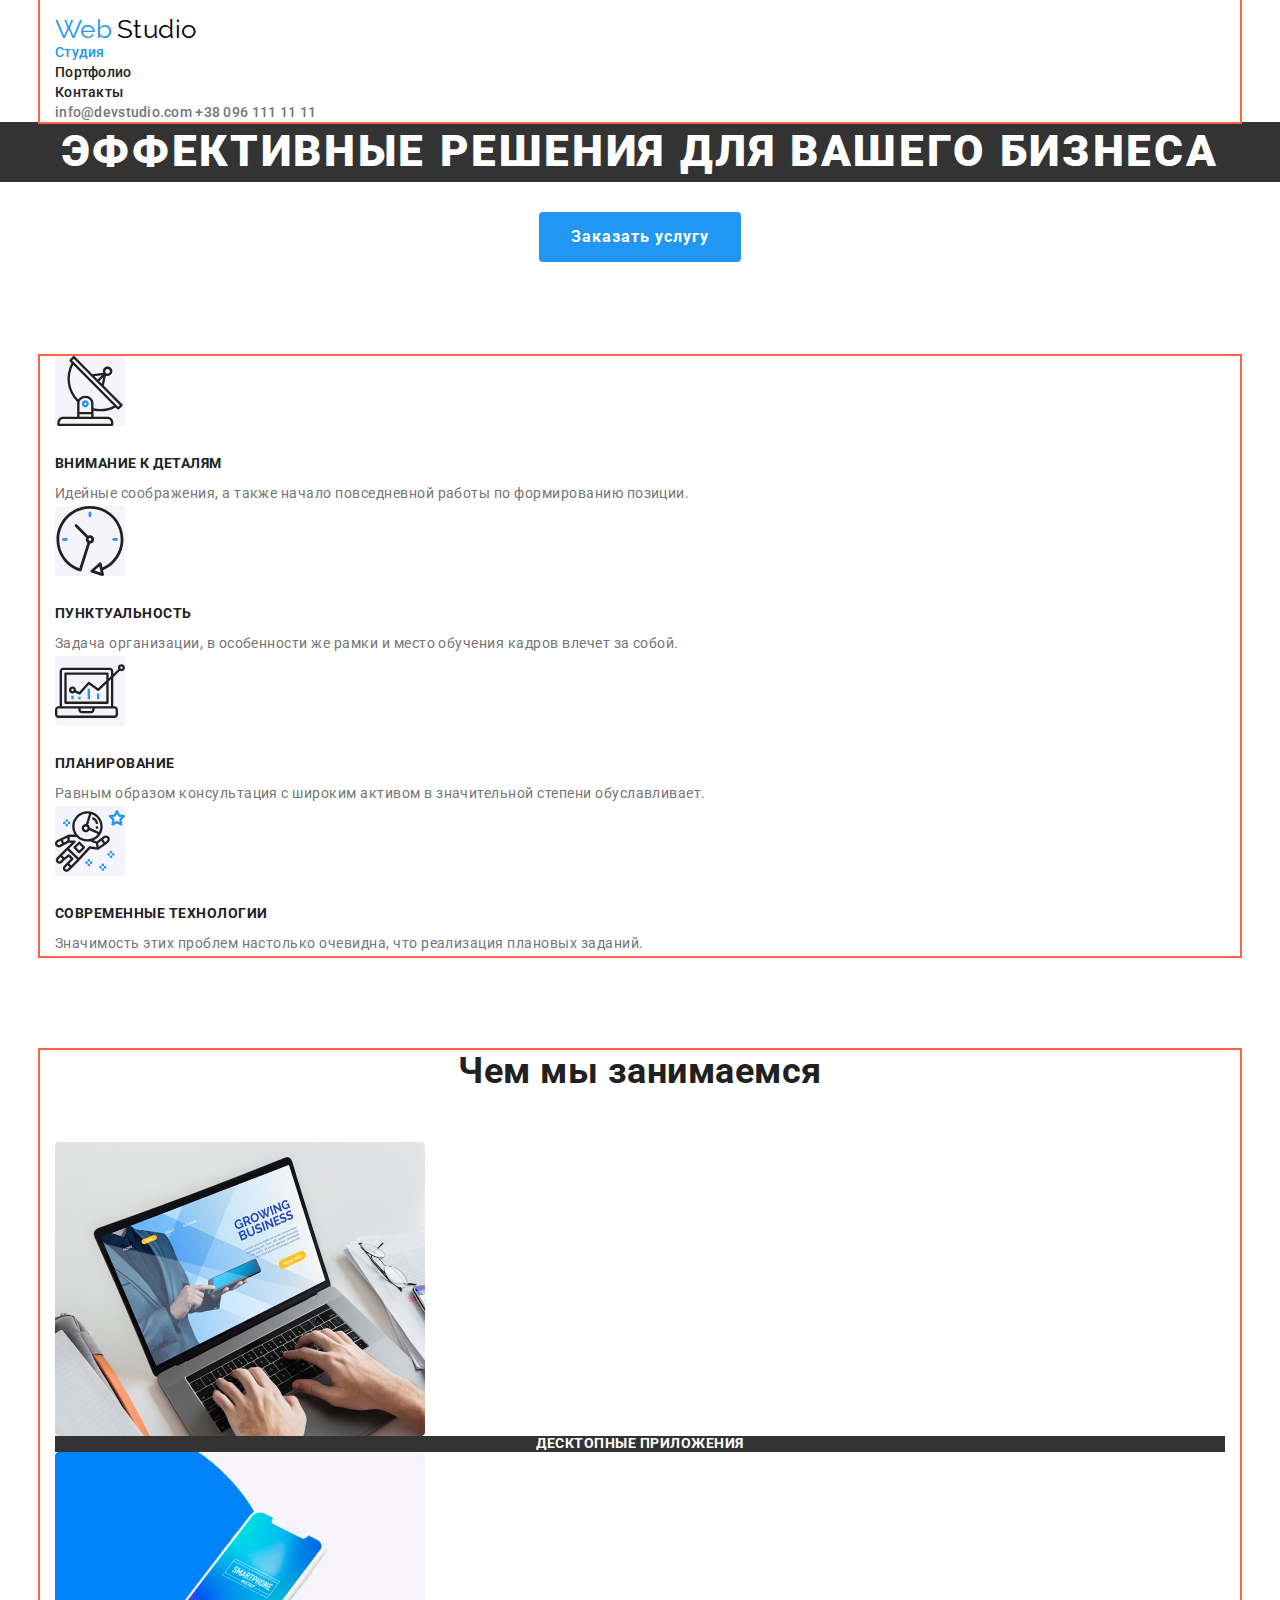
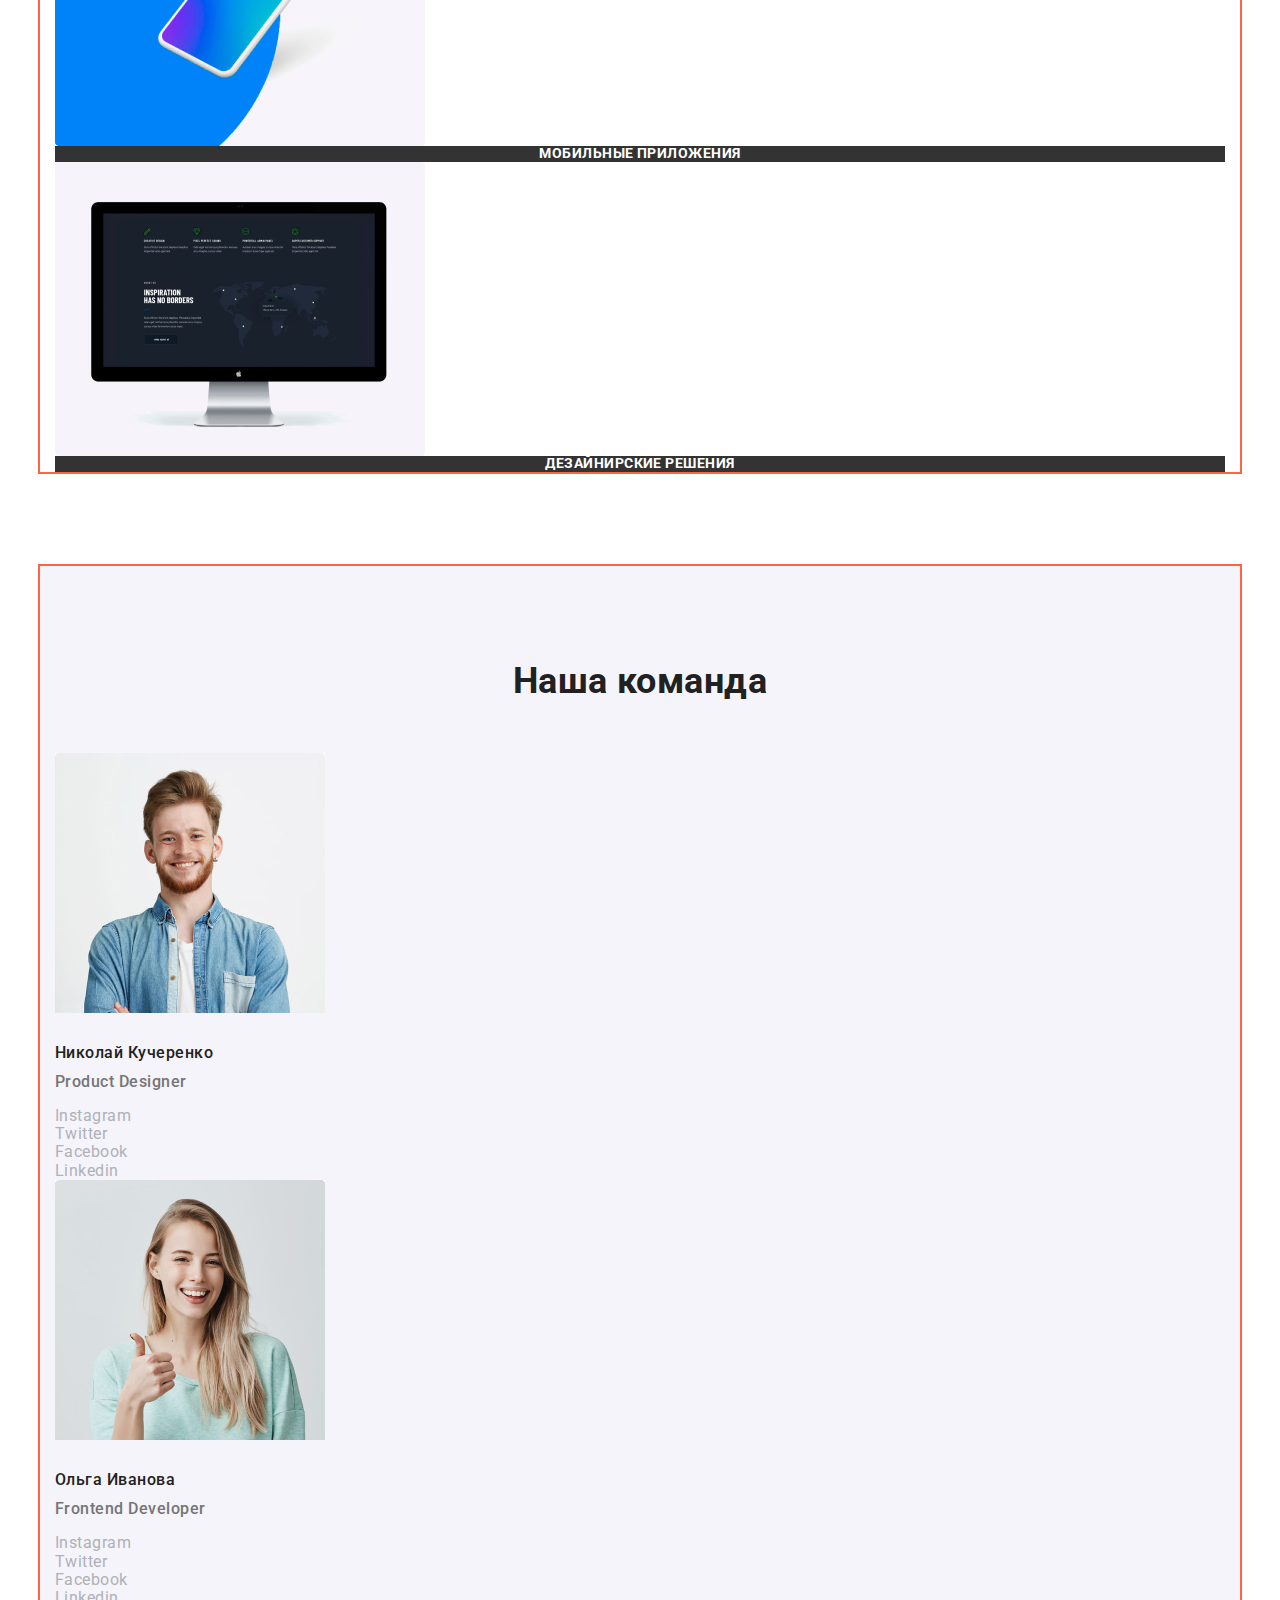
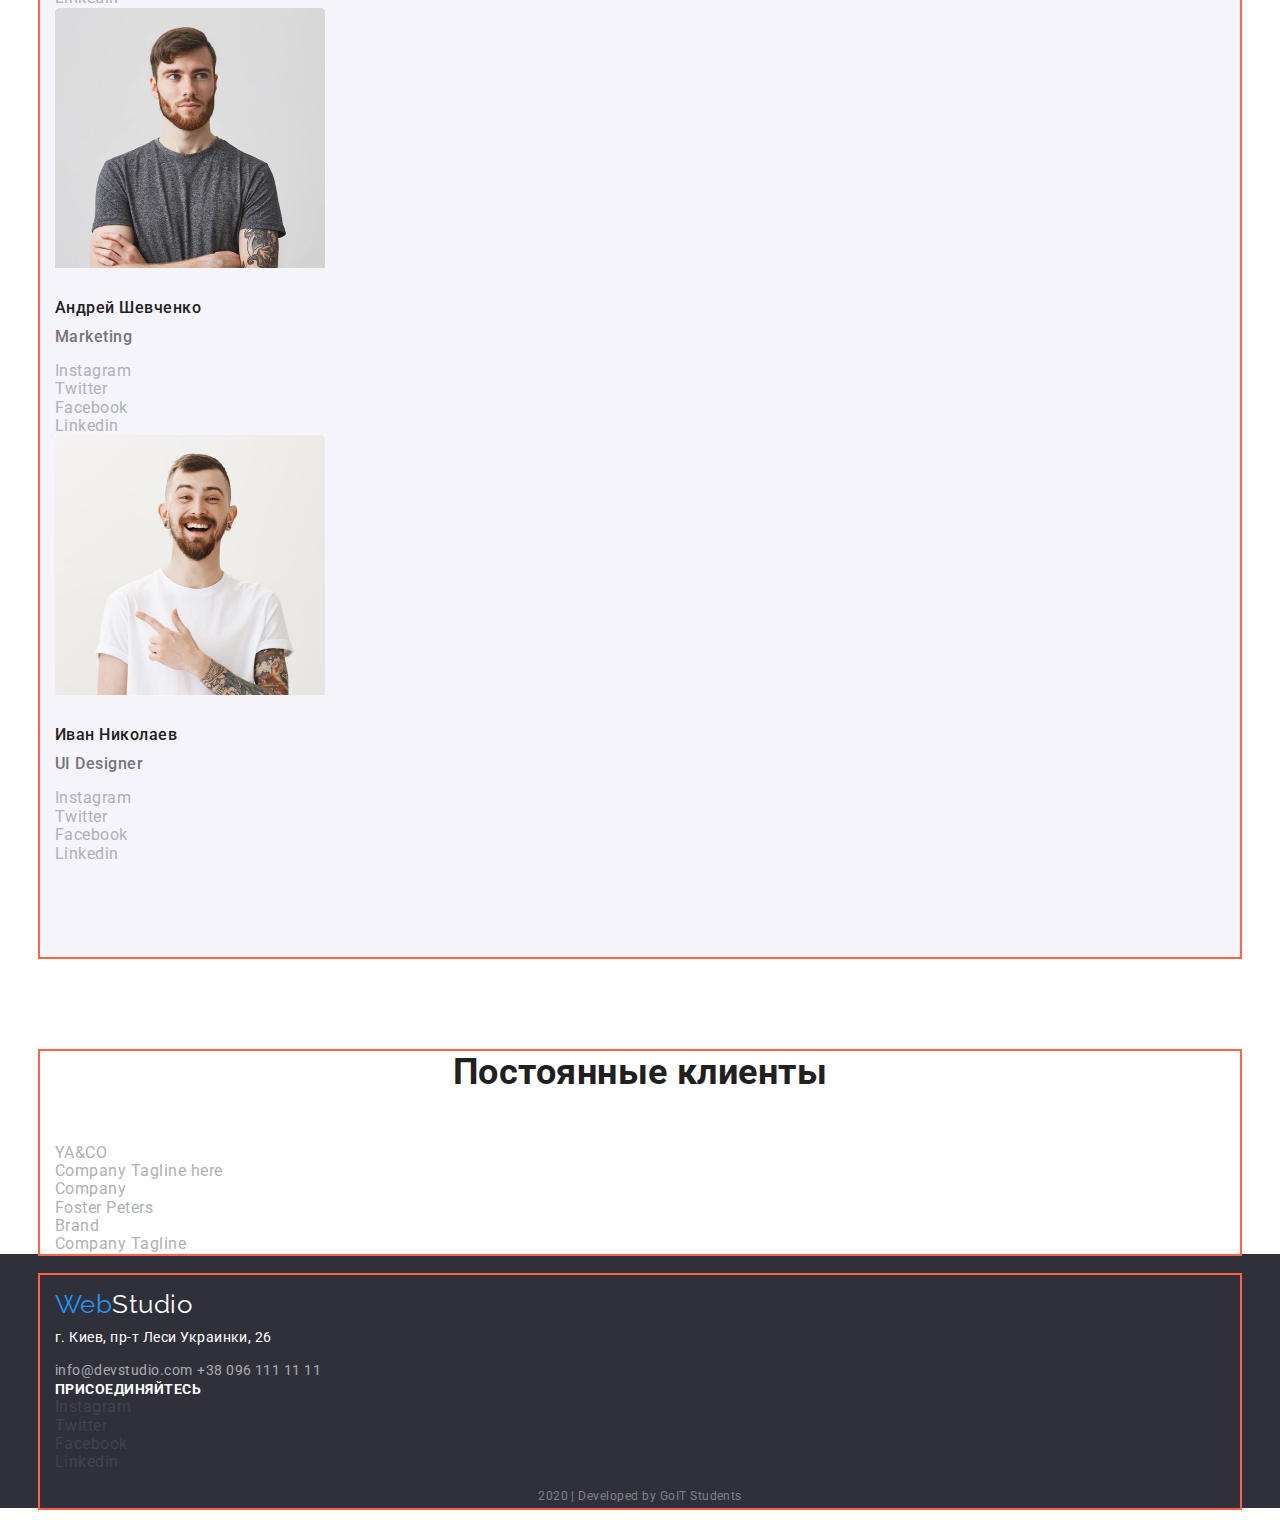
==== index.html @ ea5c7dde "подравнял футтер" ====
<!DOCTYPE html>
<html lang="ru">
  <head>
    <meta charset="UTF-8" />
    <meta name="viewport" content="width=device-width, initial-scale=1.0" />
    <title>Web Studio v.1</title>
    <link
      rel="stylesheet"
      href="https://cdnjs.cloudflare.com/ajax/libs/modern-normalize/0.6.0/modern-normalize.min.css"
    />
    <link
      href="https://fonts.googleapis.com/css2?family=Raleway:wght@700&family=Roboto:wght@400;500;700;900&display=swap"
      rel="stylesheet"
    />
    <link rel="stylesheet" href="./css/styles.css" />
  </head>
  <body>
    <!--Шапка-->
    <header class="head-container">
      <!--Навигация-->

      <nav>
        <!--Лого-->
        <a href="/"
          ><span class="logo-primary">Web</span>
          <span class="logo-secondary">Studio</span></a
        >

        <!--Список страниц-->
        <div>
          <ul class="site-nav">
            <li><a href="/" class="link current">Студия</a></li>
            <li><a href="./portfolio.html" class="link">Портфолио</a></li>
            <li><a href="/" class="link">Контакты</a></li>
          </ul>
        </div>
      </nav>

      <!--Список контактов-->
      <div>
        <address class="site-nav">
          <a href="mailto:info@devstudio.com" class="link">
            info@devstudio.com
          </a>

          <a href="tel:380961111111" class="link">
            +38 096 111 11 11
          </a>
        </address>
      </div>
    </header>

    <!--Основной контент-->
    <main>
      <!--Сецкция ГЕРОЙ-->
      <section class="hero">
        <h1 class="hero-title">
          Эффективные решения для вашего бизнеса
        </h1>

        <a href="/" class="button-secondary">Заказать услугу </a>
      </section>

      <!--Сецкция ФИТЧИ-->
      <section class="container section-box">
        <ul class="list">
          <!--Внимание к деталям-->
          <li>
            <img
              src="./images/feature/antenna_1.svg"
              alt="АНТЕНА"
              class="features-img"
              width="70"
              height="70"
            />
            <h3 class="features-title">ВНИМАНИЕ К ДЕТАЛЯМ</h3>
            <p class="features-text">
              Идейные соображения, а также начало повседневной работы по
              формированию позиции.
            </p>
          </li>

          <!--Пунктуальность-->
          <li>
            <img
              src="./images/feature/clock_1.svg"
              class="features-img"
              alt="ЧАСЫ"
              width="70"
              height="70"
            />
            <h3 class="features-title">ПУНКТУАЛЬНОСТЬ</h3>
            <p class="features-text">
              Задача организации, в особенности же рамки и место обучения кадров
              влечет за собой.
            </p>
          </li>

          <!--Планирование-->
          <li>
            <img
              src="./images/feature/diagram_1.svg"
              class="features-img"
              alt="ДИАГРАММА"
              width="70"
              height="70"
            />
            <h3 class="features-title">ПЛАНИРОВАНИЕ</h3>
            <p class="features-text">
              Равным образом консультация с широким активом в значительной
              степени обуславливает.
            </p>
          </li>

          <!--Современные технологии-->
          <li>
            <img
              src="./images/feature/astronaut_1.svg"
              class="features-img"
              alt="Астронавт"
              width="70"
              height="70"
            />
            <h3 class="features-title">СОВРЕМЕННЫЕ ТЕХНОЛОГИИ</h3>
            <p class="features-text">
              Значимость этих проблем настолько очевидна, что реализация
              плановых заданий.
            </p>
          </li>
        </ul>
      </section>

      <!--Сецкция Чем мы занимаемся-->
      <section class="container section-box">
        <h2 class="wawd-title">Чем мы занимаемся</h2>
        <ul class="list">
          <!--ДЕСКТОПНЫЕ ПРИЛОЖЕНИЯ-->
          <li>
            <img
              src="./images/what_are_we_doing/laptop.jpg"
              alt="Ноутбук"
              width="370"
              class="wawd-img"
            />
            <h3 class="wawd-item">ДЕСКТОПНЫЕ ПРИЛОЖЕНИЯ</h3>
          </li>

          <!--МОБИЛЬНЫЕ ПРИЛОЖЕНИЯ-->
          <li>
            <img
              src="./images/what_are_we_doing/smartphone.jpg"
              alt="Смартфон"
              width="370"
              class="wawd-img"
            />
            <h3 class="wawd-item">МОБИЛЬНЫЕ ПРИЛОЖЕНИЯ</h3>
          </li>

          <!--ДЕЗАЙНИРСКИЕ РЕШЕНИЯ-->
          <li>
            <img
              src="./images/what_are_we_doing/screen.jpg"
              alt="Монитор"
              width="370"
              class="wawd-img"
            />
            <h3 class="wawd-item">ДЕЗАЙНИРСКИЕ РЕШЕНИЯ</h3>
          </li>
        </ul>
      </section>

      <!--Сецкция Наша команда-->
      <section class="team-box container">
        <h2 class="team-title">Наша команда</h2>
        <ul class="list team-list">
          <!--Product Designer-->
          <li>
            <img
              src="./images/team/img.jpg"
              alt="Photo Product Designer"
              width="270"
              class="workers-photo"
            />
            <h3 class="member-title">Николай Кучеренко</h3>
            <p class="postposition" lang="en">Product Designer</p>
            <ul class="list">
              <li>
                <a
                  href="https://www.instagram.com/?hl=ru"
                  class="socialnet-link"
                  >Instagram</a
                >
              </li>
              <li>
                <a href="https://twitter.com/explore" class="socialnet-link"
                  >Twitter</a
                >
              </li>
              <li>
                <a href="https://uk-ua.facebook.com/" class="socialnet-link"
                  >Facebook</a
                >
              </li>
              <li>
                <a href="https://ua.linkedin.com/" class="socialnet-link"
                  >Linkedin</a
                >
              </li>
            </ul>
          </li>

          <!--Frontend Developer-->
          <li>
            <img
              src="./images/team/img_(1).jpg"
              alt="Photo Frontend Developer"
              width="270"
              class="workers-photo"
            />
            <h3 class="member-title">Ольга Иванова</h3>
            <p class="postposition" lang="en">Frontend Developer</p>
            <ul class="list">
              <li>
                <a
                  href="https://www.instagram.com/?hl=ru"
                  class="socialnet-link"
                  >Instagram
                </a>
              </li>
              <li>
                <a href="https://twitter.com/explore" class="socialnet-link"
                  >Twitter
                </a>
              </li>
              <li>
                <a href="https://uk-ua.facebook.com/" class="socialnet-link"
                  >Facebook
                </a>
              </li>
              <li>
                <a href="https://ua.linkedin.com/" class="socialnet-link"
                  >Linkedin
                </a>
              </li>
            </ul>
          </li>

          <!--Marketing-->
          <li>
            <img
              src="./images/team/img_(2).jpg"
              alt="Photo Marketing"
              width="270"
              class="workers-photo"
            />
            <h3 class="member-title">Андрей Шевченко</h3>
            <p class="postposition" lang="en">Marketing</p>
            <ul class="list">
              <li>
                <a
                  href="https://www.instagram.com/?hl=ru"
                  class="socialnet-link"
                  >Instagram
                </a>
              </li>
              <li>
                <a href="https://twitter.com/explore" class="socialnet-link"
                  >Twitter
                </a>
              </li>
              <li>
                <a href="https://uk-ua.facebook.com/" class="socialnet-link"
                  >Facebook
                </a>
              </li>
              <li>
                <a href="https://ua.linkedin.com/" class="socialnet-link"
                  >Linkedin
                </a>
              </li>
            </ul>
          </li>

          <!--UI Designer-->
          <li>
            <img
              src="./images/team/img_(3).jpg"
              alt="Photo UI Designer"
              width="270"
              class="workers-photo"
            />
            <h3 class="member-title">Иван Николаев</h3>
            <p class="postposition" lang="en">UI Designer</p>
            <ul class="list">
              <li>
                <a
                  href="https://www.instagram.com/?hl=ru"
                  class="socialnet-link"
                  >Instagram
                </a>
              </li>
              <li>
                <a href="https://twitter.com/explore" class="socialnet-link"
                  >Twitter
                </a>
              </li>
              <li>
                <a href="https://uk-ua.facebook.com/" class="socialnet-link"
                  >Facebook
                </a>
              </li>
              <li>
                <a href="https://ua.linkedin.com/" class="socialnet-link"
                  >Linkedin
                </a>
              </li>
            </ul>
          </li>
        </ul>
      </section>

      <!--Сецкция Наши Клиенты-->
      <section class="container">
        <h2 class="clients-title">Постоянные клиенты</h2>

        <ul class="list">
          <!--Компания 1-->
          <li>
            <a href="/" class="clients-site-link">YA&CO</a>
          </li>

          <!--Компания 2-->
          <li>
            <a href="/" class="clients-site-link">Company Tagline here </a>
          </li>

          <!--Компания 3-->
          <li>
            <a href="/" class="clients-site-link">Company </a>
          </li>

          <!--Компания 4-->
          <li>
            <a href="/" class="clients-site-link">Foster Peters </a>
          </li>

          <!--Компания 5-->
          <li>
            <a href="/" class="clients-site-link">Brand </a>
          </li>

          <!--Компания 6-->
          <li>
            <a href="/" class="clients-site-link">Company Tagline </a>
          </li>
        </ul>
      </section>
    </main>

    <!--Подвал-->
    <footer class="box">
      <!--Лого-->
      <div class="head-container">
        <a href="/"
          ><span class="f-logo-primary">Web</span
          ><span class="f-logo-secondary">Studio</span></a
        >

        <!--Контакты-->
        <address class="f-site-nav">
          <p class="address-city">г. Киев, пр-т Леси Украинки, 26</p>

          <a href="mailto:info@devstudio.com" class="f-link"
            >info@devstudio.com</a
          >

          <a href="tel:380961111111" class="f-link">
            +38 096 111 11 11
          </a>
        </address>

        <!--Соц. Сети-->
        <section>
          <h3 class="conecting-title">Присоединяйтесь</h3>
          <ul class="list">
            <!--Instagram-->
            <li>
              <a
                href="https://www.instagram.com/?hl=ru"
                class="f-socialnet-link"
                >Instagram</a
              >
            </li>

            <!--Twitter-->
            <li>
              <a href="https://twitter.com/explore" class="f-socialnet-link"
                >Twitter</a
              >
            </li>

            <!--Facebook-->
            <li>
              <a href="https://uk-ua.facebook.com/" class="f-socialnet-link"
                >Facebook</a
              >
            </li>

            <!--Linkedin-->
            <li>
              <a href="https://ua.linkedin.com/" class="f-socialnet-link"
                >Linkedin</a
              >
            </li>
          </ul>
        </section>
        <p class="developed">2020 | Developed by GoIT Students</p>
      </div>
    </footer>
  </body>
</html>
---- css/styles.css ----
/* цвет основного текста #757575 */
/* цвет заголовков текста #212121 */
/* акцент #2196F3*/
/* белый цвет #ffffff */
/* черный цвет #000000 */
/* цвет фона команды #F5F4FA */
/* цвет футтера #2F303A */

:root {
  --accent-color: #2196f3;
  --title-text-color: #212121;
  --main-text-color: #757575;
  --white-color: #ffffff;
  --black-color: #000000;
  --team-background-color: #f5f4fa;
  --footer-color: #2f303a;
  --icon-color: #afb1b8;
}

body {
  color: var(--main-text-color);
  background-color: var(--white-color);
  font-family: Roboto, sans-serif;
  letter-spacing: 0.03em;
}

ul {
  list-style: none;
}

a {
  text-decoration: none;
}

.container {
  margin-left: auto;
  margin-right: auto;
  width: 1200px;
  outline: 2px solid tomato;
  padding-left: 15px;
  padding-right: 15px;
}

.head-container {
  margin-left: auto;
  margin-right: auto;
  width: 1200px;
  outline: 2px solid tomato;
  padding-left: 15px;
  padding-right: 15px;
  padding-top: 24px;
}

/* logo */

.logo-primary {
  color: var(--accent-color);

  font-family: Raleway;
  font-size: 26px;
  line-height: 1.19px;
}
.logo-secondary {
  color: var(--black-color);

  font-family: Raleway;
  font-size: 26px;
  line-height: 1.19px;
}
.logo-secondary:focus {
  color: var(--accent-color);
}

/* site nav */
.site-nav {
  padding-left: 0px;
  margin-top: 0;
  margin-bottom: 0;
}
.site-nav .link {
  color: var(--title-text-color);
  font-style: normal;
  font-weight: 500;
  font-size: 14px;
  line-height: 1.43;

  letter-spacing: 0.02em;
}
.site-nav > .link {
  color: var(--main-text-color);
}

.site-nav .link:hover,
.site-nav .link:focus {
  color: var(--accent-color);
}
.site-nav .link.current {
  color: var(--accent-color);
}

/* hero title */
.hero {
  text-align: center;
  margin-bottom: 94px;
}

.hero-title {
  background-color: rgba(0, 0, 0, 80%);
  color: var(--white-color);
  font-weight: 900;
  font-size: 44px;
  line-height: 1.36;

  letter-spacing: 0.06em;
  text-transform: uppercase;
  margin-top: 0px;
  margin-bottom: 30px;
}
.list {
  margin-top: 0;
  margin-bottom: 0px;
  padding-left: 0;
}
/* button */
.button-primary {
  color: var(--title-text-color);
  background-color: var(--team-background-color);
  font-family: Roboto;
  font-style: normal;
  font-weight: 500;
  font-size: 16px;
  line-height: 1.62;
  border-radius: 4px;
  display: inline-block;
  text-align: center;
}
.button-all {
  width: 73px;
  height: 38px;
}
.button-web {
  width: 128px;
  height: 38px;
}
.button-apps {
  width: 145px;
  height: 38px;
}
.button-designe {
  width: 103px;
  height: 38px;
}
.button-marketing {
  width: 130px;
  height: 38px;
}
.button-primary:hover,
.button-primary:focus {
  color: var(--white-color);
  background-color: var(--accent-color);
}
.button-secondary {
  color: var(--white-color);
  background-color: var(--accent-color);

  font-weight: 700;
  font-size: 16px;
  line-height: 1.87;

  letter-spacing: 0.06em;
  border-radius: 4px;
  padding: 10px 32px;
  display: inline-block;
  min-width: 200px;
  text-align: center;
}

.button-secondary:focus {
  color: var(--title-text-color);
  background-color: var(--team-background-color);
}

/* features */
.section-box {
  margin-bottom: 94px;
}
.features-img {
  background-color: var(--team-background-color);
  margin-bottom: 30px;
  display: block;
}
.features-title {
  color: var(--title-text-color);
  margin-top: 0px;
  margin-bottom: 10px;

  font-weight: 700;
  font-size: 14px;
  line-height: 1.14;

  text-transform: uppercase;
}
.features-text {
  font-size: 14px;
  line-height: 1.71;
  margin-top: 0px;
  margin-bottom: 0px;
}

/* what are we doing */
.wawd-title,
.clients-title {
  color: var(--title-text-color);
  margin-top: 0;
  margin-bottom: 50px;

  font-weight: 700;
  font-size: 36px;
  line-height: 1.18;

  text-align: center;
}
.wawd-img {
  display: block;
}

.wawd-item {
  color: var(--white-color);
  background-color: rgba(0, 0, 0, 80%);
  margin-top: 0;
  margin-bottom: 0;

  font-weight: 700;
  font-size: 14px;
  line-height: 1.14;

  text-align: center;
  text-transform: uppercase;
}
/* Team */
.team-box {
  margin-bottom: 94px;
  background-color: var(--team-background-color);
}
.workers-photo {
  margin-bottom: 30px;
  display: block;
}

.team-title {
  color: var(--title-text-color);
  margin-bottom: 0px;
  margin-top: 0px;
  padding-top: 94px;
  font-weight: 700;
  font-size: 36px;
  line-height: 1.18;

  text-align: center;
}
.team-list {
  padding-top: 50px;
  padding-bottom: 94px;
}
.member-box {
  background-color: var(--white-color);
}
.member-title {
  color: var(--title-text-color);
  font-weight: 500;
  font-size: 16px;
  line-height: 1.19;
  margin-top: 0px;
  margin-bottom: 10px;
}
.postposition {
  font-weight: 500;
  font-size: 16px;
  line-height: 1.19;
  margin-top: 0px;
  margin-bottom: 16px;
}

.socialnet-link {
  color: var(--icon-color);
}

.socialnet-link:hover,
.socialnet-link:focus {
  color: var(--accent-color);
}

/* clients */

.clients-site-link {
  color: var(--icon-color);
}
.clients-site-link:hover,
.clients-site-link:focus {
  color: var(--accent-color);
}

/* footer */
.box {
  background-color: var(--footer-color);
  padding-top: 21px;
}
.f-logo-primary {
  color: var(--accent-color);
  font-family: Raleway;
  font-size: 26px;
  line-height: 1.19px;
}
.f-logo-secondary {
  color: var(--white-color);
  font-family: Raleway;
  font-size: 26px;
  line-height: 1.19px;
}
.address-city {
  color: var(--white-color);
  font-style: normal;
  font-weight: 400;
  font-size: 14px;
  line-height: 24px;
  margin-top: 0px;
  margin-bottom: 9px;
  padding-top: 8px;
}
.f-site-nav .f-link {
  color: rgba(255, 255, 255, 60%);
  font-style: normal;
  font-weight: 400;
  font-size: 14px;
  line-height: 24px;
}

.f-site-nav .f-link:hover,
.f-site-nav .f-link:focus {
  color: var(--accent-color);
}
.conecting-title {
  color: var(--white-color);
  font-style: normal;
  font-weight: 700;
  font-size: 14px;
  line-height: 1.14;
  text-transform: uppercase;
  margin-top: 0px;
  margin-bottom: 0px;
}
.f-socialnet-link {
  color: rgba(255, 255, 255, 10%);
}
.f-socialnet-link:hover,
.f-socialnet-link:focus {
  color: var(--accent-color);
}
.developed {
  color: rgba(255, 255, 255, 40%);
  font-style: normal;
  font-weight: 400;
  font-size: 12px;
  line-height: 2;

  text-align: center;
}
/* portfolio page */
.title-project {
  color: var(--title-text-color);
  font-style: normal;
  font-weight: 700;
  font-size: 18px;
  line-height: 2;
  letter-spacing: 0.06em;
  margin-top: 0px;
  margin-bottom: 0px;
}
.project-item {
  color: var(--main-text-color);
  font-style: normal;
  font-weight: 400;
  font-size: 16px;
  line-height: 1.88;
  margin-top: 0px;
  margin-bottom: 0px;
}

.project-text {
  font-style: normal;
  font-weight: 400;
  font-size: 18px;
  line-height: 1.56;
  margin-top: 0px;
  margin-bottom: 0px;
}
.f-heading {
  margin-top: 0;
  margin-bottom: 0;
  text-align: center;
}
.f-head {
  margin-bottom: 93px;
}

.portfolio-nav {
  margin-bottom: 50px;
}
.f-img {
  margin-bottom: 20px;
  display: block;
}
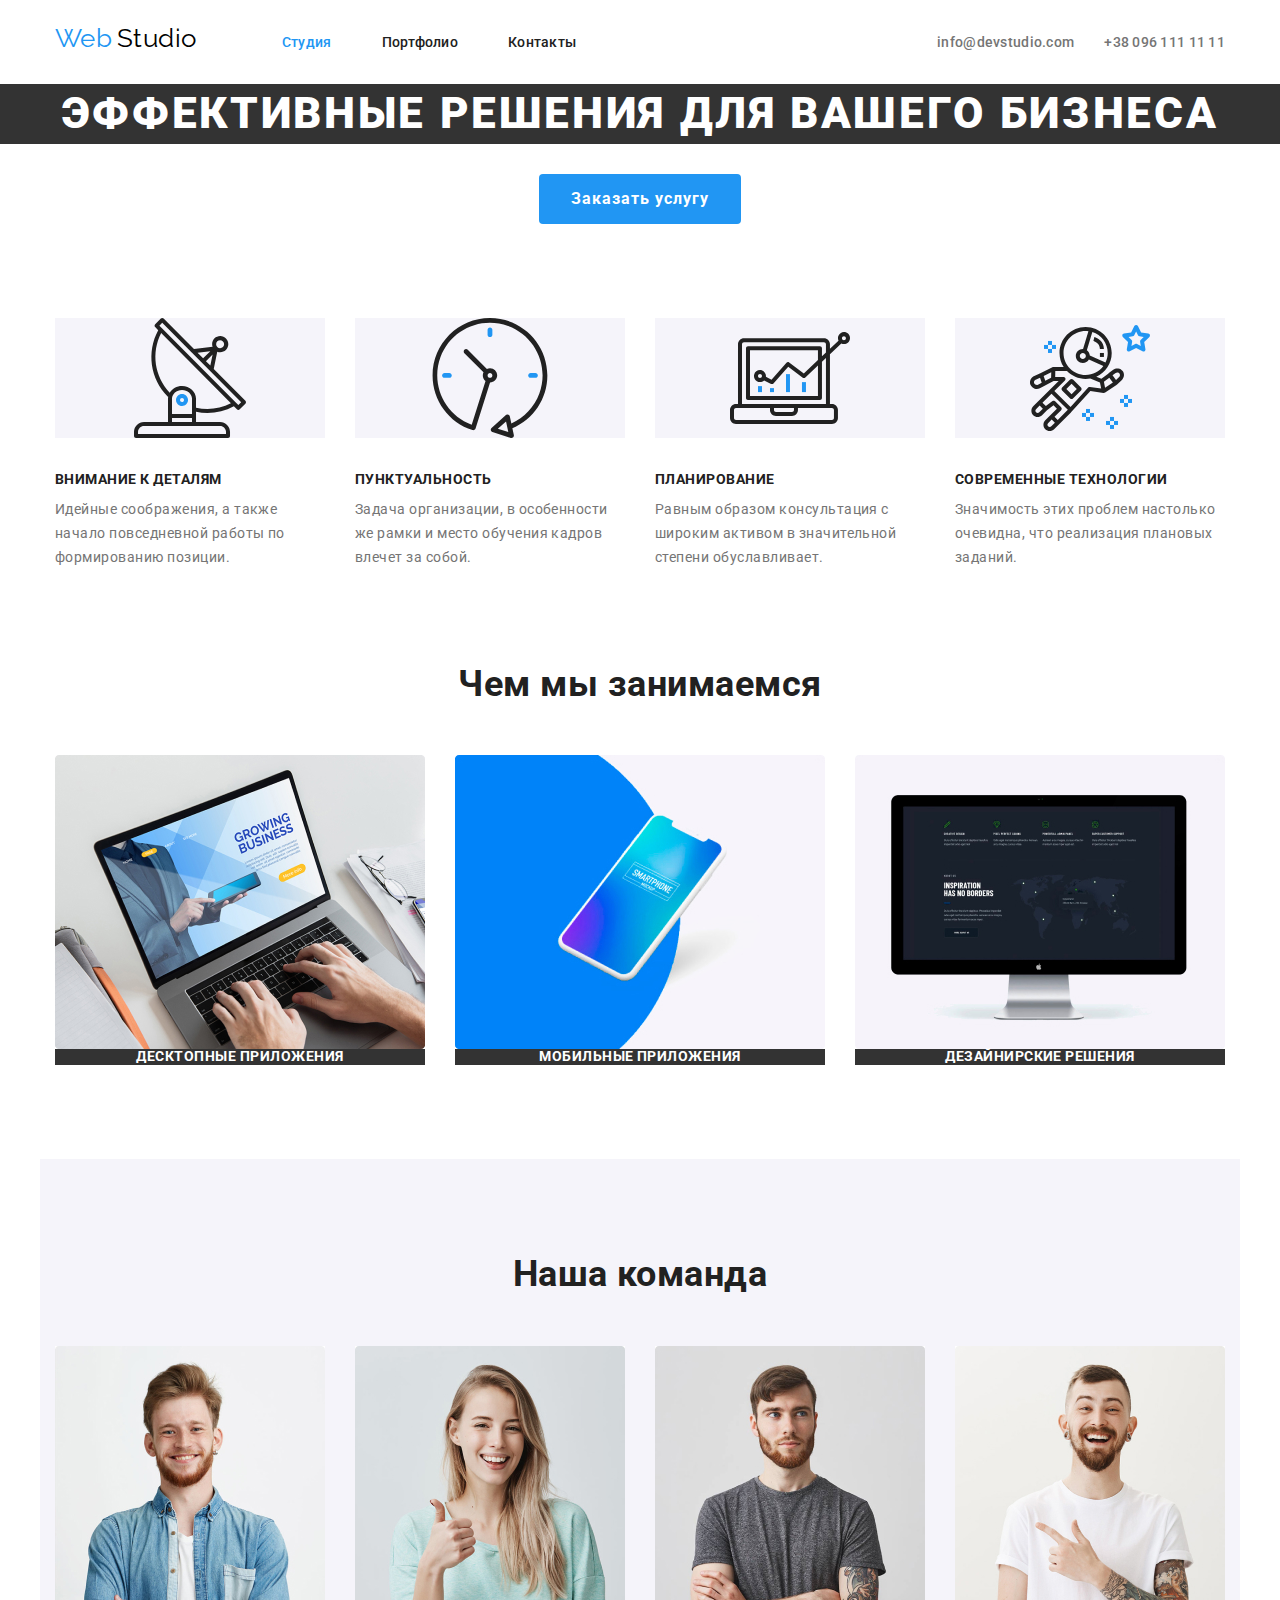
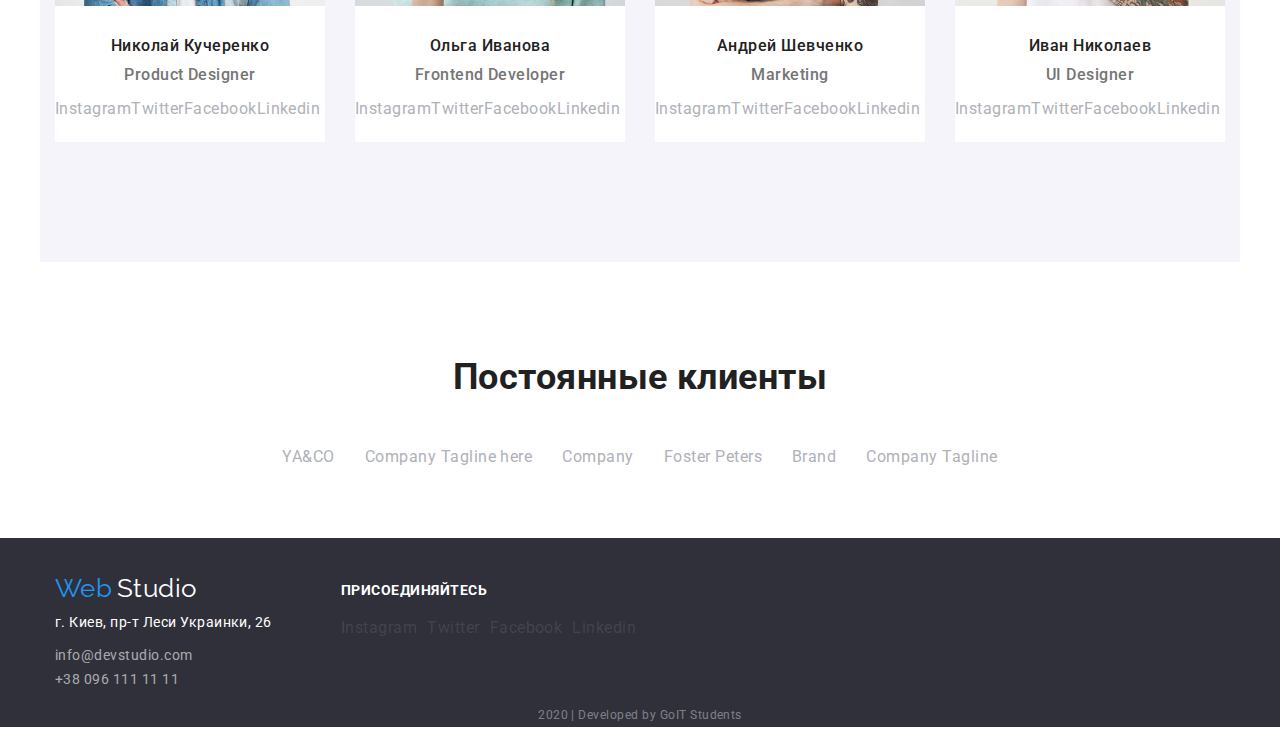
==== commit fcca4220: "0.6.5" ====
--- a/index.html
+++ b/index.html
@@ -19,35 +19,33 @@
     <header class="head-container">
       <!--Навигация-->
 
-      <nav>
+      <nav class="nav-flex">
         <!--Лого-->
         <a href="/"
           ><span class="logo-primary">Web</span>
           <span class="logo-secondary">Studio</span></a
         >
-
         <!--Список страниц-->
-        <div>
-          <ul class="site-nav">
-            <li><a href="/" class="link current">Студия</a></li>
-            <li><a href="./portfolio.html" class="link">Портфолио</a></li>
-            <li><a href="/" class="link">Контакты</a></li>
-          </ul>
-        </div>
+        <ul class="site-nav">
+          <li class="item"><a href="/" class="link current">Студия</a></li>
+          <li class="item">
+            <a href="./portfolio.html" class="link">Портфолио</a>
+          </li>
+          <li class="item"><a href="/" class="link">Контакты</a></li>
+        </ul>
       </nav>
 
       <!--Список контактов-->
-      <div>
-        <address class="site-nav">
-          <a href="mailto:info@devstudio.com" class="link">
-            info@devstudio.com
-          </a>
-
-          <a href="tel:380961111111" class="link">
-            +38 096 111 11 11
-          </a>
-        </address>
-      </div>
+
+      <address class="site-nav-ad">
+        <a href="mailto:info@devstudio.com" class="link">
+          info@devstudio.com
+        </a>
+
+        <a href="tel:380961111111" class="link">
+          +38 096 111 11 11
+        </a>
+      </address>
     </header>
 
     <!--Основной контент-->
@@ -63,15 +61,15 @@
 
       <!--Сецкция ФИТЧИ-->
       <section class="container section-box">
-        <ul class="list">
+        <ul class="list feature-flex">
           <!--Внимание к деталям-->
-          <li>
+          <li class="feature-item">
             <img
               src="./images/feature/antenna_1.svg"
               alt="АНТЕНА"
               class="features-img"
-              width="70"
-              height="70"
+              width="270"
+              height="120"
             />
             <h3 class="features-title">ВНИМАНИЕ К ДЕТАЛЯМ</h3>
             <p class="features-text">
@@ -81,13 +79,13 @@
           </li>
 
           <!--Пунктуальность-->
-          <li>
+          <li class="feature-item">
             <img
               src="./images/feature/clock_1.svg"
               class="features-img"
               alt="ЧАСЫ"
-              width="70"
-              height="70"
+              width="270"
+              height="120"
             />
             <h3 class="features-title">ПУНКТУАЛЬНОСТЬ</h3>
             <p class="features-text">
@@ -97,13 +95,13 @@
           </li>
 
           <!--Планирование-->
-          <li>
+          <li class="feature-item">
             <img
               src="./images/feature/diagram_1.svg"
               class="features-img"
               alt="ДИАГРАММА"
-              width="70"
-              height="70"
+              width="270"
+              height="120"
             />
             <h3 class="features-title">ПЛАНИРОВАНИЕ</h3>
             <p class="features-text">
@@ -113,13 +111,13 @@
           </li>
 
           <!--Современные технологии-->
-          <li>
+          <li class="feature-item">
             <img
               src="./images/feature/astronaut_1.svg"
               class="features-img"
               alt="Астронавт"
-              width="70"
-              height="70"
+              width="270"
+              height="120"
             />
             <h3 class="features-title">СОВРЕМЕННЫЕ ТЕХНОЛОГИИ</h3>
             <p class="features-text">
@@ -133,7 +131,7 @@
       <!--Сецкция Чем мы занимаемся-->
       <section class="container section-box">
         <h2 class="wawd-title">Чем мы занимаемся</h2>
-        <ul class="list">
+        <ul class="list wawd-flex">
           <!--ДЕСКТОПНЫЕ ПРИЛОЖЕНИЯ-->
           <li>
             <img
@@ -146,7 +144,7 @@
           </li>
 
           <!--МОБИЛЬНЫЕ ПРИЛОЖЕНИЯ-->
-          <li>
+          <li class="img-wawd">
             <img
               src="./images/what_are_we_doing/smartphone.jpg"
               alt="Смартфон"
@@ -157,7 +155,7 @@
           </li>
 
           <!--ДЕЗАЙНИРСКИЕ РЕШЕНИЯ-->
-          <li>
+          <li class="img-wawd">
             <img
               src="./images/what_are_we_doing/screen.jpg"
               alt="Монитор"
@@ -172,149 +170,157 @@
       <!--Сецкция Наша команда-->
       <section class="team-box container">
         <h2 class="team-title">Наша команда</h2>
-        <ul class="list team-list">
+        <ul class="team-list team-flex">
           <!--Product Designer-->
-          <li>
+          <li class="photo-workers">
             <img
               src="./images/team/img.jpg"
               alt="Photo Product Designer"
               width="270"
               class="workers-photo"
             />
-            <h3 class="member-title">Николай Кучеренко</h3>
-            <p class="postposition" lang="en">Product Designer</p>
-            <ul class="list">
-              <li>
-                <a
-                  href="https://www.instagram.com/?hl=ru"
-                  class="socialnet-link"
-                  >Instagram</a
-                >
-              </li>
-              <li>
-                <a href="https://twitter.com/explore" class="socialnet-link"
-                  >Twitter</a
-                >
-              </li>
-              <li>
-                <a href="https://uk-ua.facebook.com/" class="socialnet-link"
-                  >Facebook</a
-                >
-              </li>
-              <li>
-                <a href="https://ua.linkedin.com/" class="socialnet-link"
-                  >Linkedin</a
-                >
-              </li>
-            </ul>
+            <div class="info-container">
+              <h3 class="member-title">Николай Кучеренко</h3>
+              <p class="postposition" lang="en">Product Designer</p>
+              <ul class="list sl-flex">
+                <li>
+                  <a
+                    href="https://www.instagram.com/?hl=ru"
+                    class="socialnet-link"
+                    >Instagram</a
+                  >
+                </li>
+                <li>
+                  <a href="https://twitter.com/explore" class="socialnet-link"
+                    >Twitter</a
+                  >
+                </li>
+                <li>
+                  <a href="https://uk-ua.facebook.com/" class="socialnet-link"
+                    >Facebook</a
+                  >
+                </li>
+                <li>
+                  <a href="https://ua.linkedin.com/" class="socialnet-link"
+                    >Linkedin</a
+                  >
+                </li>
+              </ul>
+            </div>
           </li>
 
           <!--Frontend Developer-->
-          <li>
+          <li class="photo-workers">
             <img
               src="./images/team/img_(1).jpg"
               alt="Photo Frontend Developer"
               width="270"
               class="workers-photo"
             />
-            <h3 class="member-title">Ольга Иванова</h3>
-            <p class="postposition" lang="en">Frontend Developer</p>
-            <ul class="list">
-              <li>
-                <a
-                  href="https://www.instagram.com/?hl=ru"
-                  class="socialnet-link"
-                  >Instagram
-                </a>
-              </li>
-              <li>
-                <a href="https://twitter.com/explore" class="socialnet-link"
-                  >Twitter
-                </a>
-              </li>
-              <li>
-                <a href="https://uk-ua.facebook.com/" class="socialnet-link"
-                  >Facebook
-                </a>
-              </li>
-              <li>
-                <a href="https://ua.linkedin.com/" class="socialnet-link"
-                  >Linkedin
-                </a>
-              </li>
-            </ul>
+            <div class="info-container">
+              <h3 class="member-title">Ольга Иванова</h3>
+              <p class="postposition" lang="en">Frontend Developer</p>
+              <ul class="list sl-flex">
+                <li>
+                  <a
+                    href="https://www.instagram.com/?hl=ru"
+                    class="socialnet-link"
+                    >Instagram
+                  </a>
+                </li>
+                <li>
+                  <a href="https://twitter.com/explore" class="socialnet-link"
+                    >Twitter
+                  </a>
+                </li>
+                <li>
+                  <a href="https://uk-ua.facebook.com/" class="socialnet-link"
+                    >Facebook
+                  </a>
+                </li>
+                <li>
+                  <a href="https://ua.linkedin.com/" class="socialnet-link"
+                    >Linkedin
+                  </a>
+                </li>
+              </ul>
+            </div>
           </li>
 
           <!--Marketing-->
-          <li>
+          <li class="photo-workers">
             <img
               src="./images/team/img_(2).jpg"
               alt="Photo Marketing"
               width="270"
               class="workers-photo"
             />
-            <h3 class="member-title">Андрей Шевченко</h3>
-            <p class="postposition" lang="en">Marketing</p>
-            <ul class="list">
-              <li>
-                <a
-                  href="https://www.instagram.com/?hl=ru"
-                  class="socialnet-link"
-                  >Instagram
-                </a>
-              </li>
-              <li>
-                <a href="https://twitter.com/explore" class="socialnet-link"
-                  >Twitter
-                </a>
-              </li>
-              <li>
-                <a href="https://uk-ua.facebook.com/" class="socialnet-link"
-                  >Facebook
-                </a>
-              </li>
-              <li>
-                <a href="https://ua.linkedin.com/" class="socialnet-link"
-                  >Linkedin
-                </a>
-              </li>
-            </ul>
+            <div class="info-container">
+              <h3 class="member-title">Андрей Шевченко</h3>
+              <p class="postposition" lang="en">Marketing</p>
+              <ul class="list sl-flex">
+                <li>
+                  <a
+                    href="https://www.instagram.com/?hl=ru"
+                    class="socialnet-link"
+                    >Instagram
+                  </a>
+                </li>
+                <li>
+                  <a href="https://twitter.com/explore" class="socialnet-link"
+                    >Twitter
+                  </a>
+                </li>
+                <li>
+                  <a href="https://uk-ua.facebook.com/" class="socialnet-link"
+                    >Facebook
+                  </a>
+                </li>
+                <li>
+                  <a href="https://ua.linkedin.com/" class="socialnet-link"
+                    >Linkedin
+                  </a>
+                </li>
+              </ul>
+            </div>
           </li>
 
           <!--UI Designer-->
-          <li>
+          <li class="photo-workers">
             <img
               src="./images/team/img_(3).jpg"
               alt="Photo UI Designer"
               width="270"
               class="workers-photo"
             />
-            <h3 class="member-title">Иван Николаев</h3>
-            <p class="postposition" lang="en">UI Designer</p>
-            <ul class="list">
-              <li>
-                <a
-                  href="https://www.instagram.com/?hl=ru"
-                  class="socialnet-link"
-                  >Instagram
-                </a>
-              </li>
-              <li>
-                <a href="https://twitter.com/explore" class="socialnet-link"
-                  >Twitter
-                </a>
-              </li>
-              <li>
-                <a href="https://uk-ua.facebook.com/" class="socialnet-link"
-                  >Facebook
-                </a>
-              </li>
-              <li>
-                <a href="https://ua.linkedin.com/" class="socialnet-link"
-                  >Linkedin
-                </a>
-              </li>
-            </ul>
+            <div class="info-container">
+              <h3 class="member-title">Иван Николаев</h3>
+              <p class="postposition" lang="en">UI Designer</p>
+              <ul class="list sl-flex">
+                <li>
+                  <a
+                    href="https://www.instagram.com/?hl=ru"
+                    class="socialnet-link"
+                    >Instagram
+                  </a>
+                </li>
+                <li>
+                  <a href="https://twitter.com/explore" class="socialnet-link"
+                    >Twitter
+                  </a>
+                </li>
+                <li>
+                  <a href="https://uk-ua.facebook.com/" class="socialnet-link"
+                    >Facebook
+                  </a>
+                </li>
+                <li>
+                  <a href="https://ua.linkedin.com/" class="socialnet-link"
+                    >Linkedin
+                  </a>
+                </li>
+              </ul>
+            </div>
           </li>
         </ul>
       </section>
@@ -323,34 +329,34 @@
       <section class="container">
         <h2 class="clients-title">Постоянные клиенты</h2>
 
-        <ul class="list">
+        <ul class="list clients-flex">
           <!--Компания 1-->
-          <li>
+          <li class="client-item">
             <a href="/" class="clients-site-link">YA&CO</a>
           </li>
 
           <!--Компания 2-->
-          <li>
+          <li class="client-item">
             <a href="/" class="clients-site-link">Company Tagline here </a>
           </li>
 
           <!--Компания 3-->
-          <li>
+          <li class="client-item">
             <a href="/" class="clients-site-link">Company </a>
           </li>
 
           <!--Компания 4-->
-          <li>
+          <li class="client-item">
             <a href="/" class="clients-site-link">Foster Peters </a>
           </li>
 
           <!--Компания 5-->
-          <li>
+          <li class="client-item">
             <a href="/" class="clients-site-link">Brand </a>
           </li>
 
           <!--Компания 6-->
-          <li>
+          <li class="client-item">
             <a href="/" class="clients-site-link">Company Tagline </a>
           </li>
         </ul>
@@ -360,31 +366,33 @@
     <!--Подвал-->
     <footer class="box">
       <!--Лого-->
-      <div class="head-container">
-        <a href="/"
-          ><span class="f-logo-primary">Web</span
-          ><span class="f-logo-secondary">Studio</span></a
-        >
-
-        <!--Контакты-->
-        <address class="f-site-nav">
-          <p class="address-city">г. Киев, пр-т Леси Украинки, 26</p>
-
-          <a href="mailto:info@devstudio.com" class="f-link"
-            >info@devstudio.com</a
+      <div class="f-head-container">
+        <div>
+          <a href="/"
+            ><span class="f-logo-primary">Web</span>
+            <span class="f-logo-secondary">Studio</span></a
           >
 
-          <a href="tel:380961111111" class="f-link">
-            +38 096 111 11 11
-          </a>
-        </address>
+          <!--Контакты-->
+          <address class="f-site-nav">
+            <p class="address-city">г. Киев, пр-т Леси Украинки, 26</p>
+
+            <a href="mailto:info@devstudio.com" class="f-link"
+              >info@devstudio.com</a
+            >
+
+            <a href="tel:380961111111" class="f-link">
+              +38 096 111 11 11
+            </a>
+          </address>
+        </div>
 
         <!--Соц. Сети-->
-        <section>
+        <section class="conecting">
           <h3 class="conecting-title">Присоединяйтесь</h3>
-          <ul class="list">
+          <ul class="list f-link">
             <!--Instagram-->
-            <li>
+            <li class="f-snl">
               <a
                 href="https://www.instagram.com/?hl=ru"
                 class="f-socialnet-link"
@@ -393,29 +401,30 @@
             </li>
 
             <!--Twitter-->
-            <li>
+            <li class="f-snl">
               <a href="https://twitter.com/explore" class="f-socialnet-link"
                 >Twitter</a
               >
             </li>
 
             <!--Facebook-->
-            <li>
+            <li class="f-snl">
               <a href="https://uk-ua.facebook.com/" class="f-socialnet-link"
                 >Facebook</a
               >
             </li>
 
             <!--Linkedin-->
-            <li>
+            <li class="f-snl">
               <a href="https://ua.linkedin.com/" class="f-socialnet-link"
                 >Linkedin</a
               >
             </li>
           </ul>
         </section>
-        <p class="developed">2020 | Developed by GoIT Students</p>
       </div>
+
+      <p class="developed">2020 | Developed by GoIT Students</p>
     </footer>
   </body>
 </html>
--- a/css/styles.css
+++ b/css/styles.css
@@ -32,23 +32,73 @@
   text-decoration: none;
 }
 
+.head-container {
+  margin-left: auto;
+  margin-right: auto;
+  width: 1200px;
+
+  padding-left: 15px;
+  padding-right: 15px;
+  padding-top: 0px;
+  display: flex;
+}
 .container {
   margin-left: auto;
   margin-right: auto;
   width: 1200px;
-  outline: 2px solid tomato;
+
   padding-left: 15px;
   padding-right: 15px;
 }
-
-.head-container {
+.f-head-container {
   margin-left: auto;
   margin-right: auto;
   width: 1200px;
-  outline: 2px solid tomato;
+
   padding-left: 15px;
   padding-right: 15px;
-  padding-top: 24px;
+  padding-top: 45px;
+  display: flex;
+}
+
+.f-link {
+  display: flex;
+  align-items: center;
+}
+
+.conecting {
+  margin-left: 69px;
+}
+
+.nav-flex {
+  display: flex;
+  align-items: center;
+}
+.site-nav-ad {
+  align-items: center;
+}
+.feature-flex {
+  display: flex;
+}
+.wawd-flex {
+  display: flex;
+}
+
+.team-flex {
+  display: flex;
+}
+.sl-flex {
+  display: flex;
+}
+.clients-flex {
+  display: flex;
+  align-items: center;
+  justify-content: center;
+}
+
+.project-flex {
+  display: flex;
+  flex-wrap: wrap;
 }
 
 /* logo */
@@ -76,26 +126,57 @@
   padding-left: 0px;
   margin-top: 0;
   margin-bottom: 0;
-}
+  display: flex;
+  margin-left: 85px;
+}
+.site-nav-ad {
+  padding-left: 0px;
+  margin-top: 0;
+  margin-bottom: 0;
+  display: flex;
+  margin-left: auto;
+}
+.site-nav > .item > .link {
+  padding-top: 32px;
+  padding-bottom: 32px;
+  display: block;
+}
+
 .site-nav .link {
   color: var(--title-text-color);
   font-style: normal;
   font-weight: 500;
   font-size: 14px;
   line-height: 1.43;
-
   letter-spacing: 0.02em;
 }
-.site-nav > .link {
+.site-nav-ad .link {
   color: var(--main-text-color);
+  font-style: normal;
+  font-weight: 500;
+  font-size: 14px;
+  line-height: 1.43;
+  letter-spacing: 0.02em;
 }
 
 .site-nav .link:hover,
 .site-nav .link:focus {
   color: var(--accent-color);
 }
+.site-nav-ad .link:hover,
+.site-nav-ad .link:focus {
+  color: var(--accent-color);
+}
 .site-nav .link.current {
   color: var(--accent-color);
+}
+
+.site-nav .item + .item {
+  margin-left: 50px;
+}
+
+.site-nav-ad > .link + .link {
+  margin-left: 30px;
 }
 
 /* hero title */
@@ -131,8 +212,20 @@
   font-size: 16px;
   line-height: 1.62;
   border-radius: 4px;
+  border: 0px solid;
   display: inline-block;
   text-align: center;
+}
+.button-check {
+  display: flex;
+  align-items: center;
+  justify-content: center;
+}
+.button-check .item {
+  margin-right: 8px;
+}
+.button-check .item:last-child {
+  margin-right: 0;
 }
 .button-all {
   width: 73px;
@@ -184,10 +277,19 @@
 .section-box {
   margin-bottom: 94px;
 }
+
+.feature-item {
+  margin-right: 30px;
+  width: 270px;
+  height: 251px;
+}
+.feature-item:last-child {
+  margin-right: 0;
+}
+
 .features-img {
   background-color: var(--team-background-color);
   margin-bottom: 30px;
-  display: block;
 }
 .features-title {
   color: var(--title-text-color);
@@ -222,6 +324,10 @@
 }
 .wawd-img {
   display: block;
+}
+
+.img-wawd {
+  margin-left: 30px;
 }
 
 .wawd-item {
@@ -243,8 +349,16 @@
   background-color: var(--team-background-color);
 }
 .workers-photo {
-  margin-bottom: 30px;
   display: block;
+}
+
+.photo-workers {
+  margin-right: 30px;
+}
+.photo-workers:last-child {
+  margin-right: 0;
+  width: 270px;
+  height: 422px;
 }
 
 .team-title {
@@ -261,7 +375,11 @@
 .team-list {
   padding-top: 50px;
   padding-bottom: 94px;
-}
+  margin-top: 0;
+  margin-bottom: 0px;
+  padding-left: 0;
+}
+
 .member-box {
   background-color: var(--white-color);
 }
@@ -273,6 +391,13 @@
   margin-top: 0px;
   margin-bottom: 10px;
 }
+.info-container {
+  background-color: var(--white-color);
+  text-align: center;
+  padding-top: 30px;
+  padding-bottom: 24px;
+}
+
 .postposition {
   font-weight: 500;
   font-size: 16px;
@@ -284,6 +409,9 @@
 .socialnet-link {
   color: var(--icon-color);
 }
+.snl-space {
+  margin-right: 10px;
+}
 
 .socialnet-link:hover,
 .socialnet-link:focus {
@@ -298,12 +426,21 @@
 .clients-site-link:hover,
 .clients-site-link:focus {
   color: var(--accent-color);
+}
+
+.client-item {
+  margin-right: 30px;
+  height: 90px;
+  display: inline-block;
+}
+
+.client-item:last-child {
+  margin-right: 0;
 }
 
 /* footer */
 .box {
   background-color: var(--footer-color);
-  padding-top: 21px;
 }
 .f-logo-primary {
   color: var(--accent-color);
@@ -347,7 +484,7 @@
   line-height: 1.14;
   text-transform: uppercase;
   margin-top: 0px;
-  margin-bottom: 0px;
+  margin-bottom: 20px;
 }
 .f-socialnet-link {
   color: rgba(255, 255, 255, 10%);
@@ -376,6 +513,20 @@
   margin-top: 0px;
   margin-bottom: 0px;
 }
+
+.project {
+  width: 370px;
+  margin-right: 30px;
+  margin-bottom: 30px;
+}
+.project:nth-child(3n) {
+  margin-right: 0;
+}
+
+.project:nth-last-child(-n + 3) {
+  margin-bottom: 0;
+}
+
 .project-item {
   color: var(--main-text-color);
   font-style: normal;
@@ -393,11 +544,27 @@
   line-height: 1.56;
   margin-top: 0px;
   margin-bottom: 0px;
+  position: absolute;
+  width: 1px;
+  height: 1px;
+  margin: -1px;
+  border: 0px;
+  padding: 0px;
+  clip: rect(0 0 0 0);
+  overflow: hidden;
 }
 .f-heading {
   margin-top: 0;
   margin-bottom: 0;
   text-align: center;
+  position: absolute;
+  width: 1px;
+  height: 1px;
+  margin: -1px;
+  border: 0px;
+  padding: 0px;
+  clip: rect(0 0 0 0);
+  overflow: hidden;
 }
 .f-head {
   margin-bottom: 93px;
@@ -410,3 +577,10 @@
   margin-bottom: 20px;
   display: block;
 }
+.f-snl {
+  margin-right: 10px;
+}
+
+.f-link > li:last-child {
+  margin-right: 0;
+}
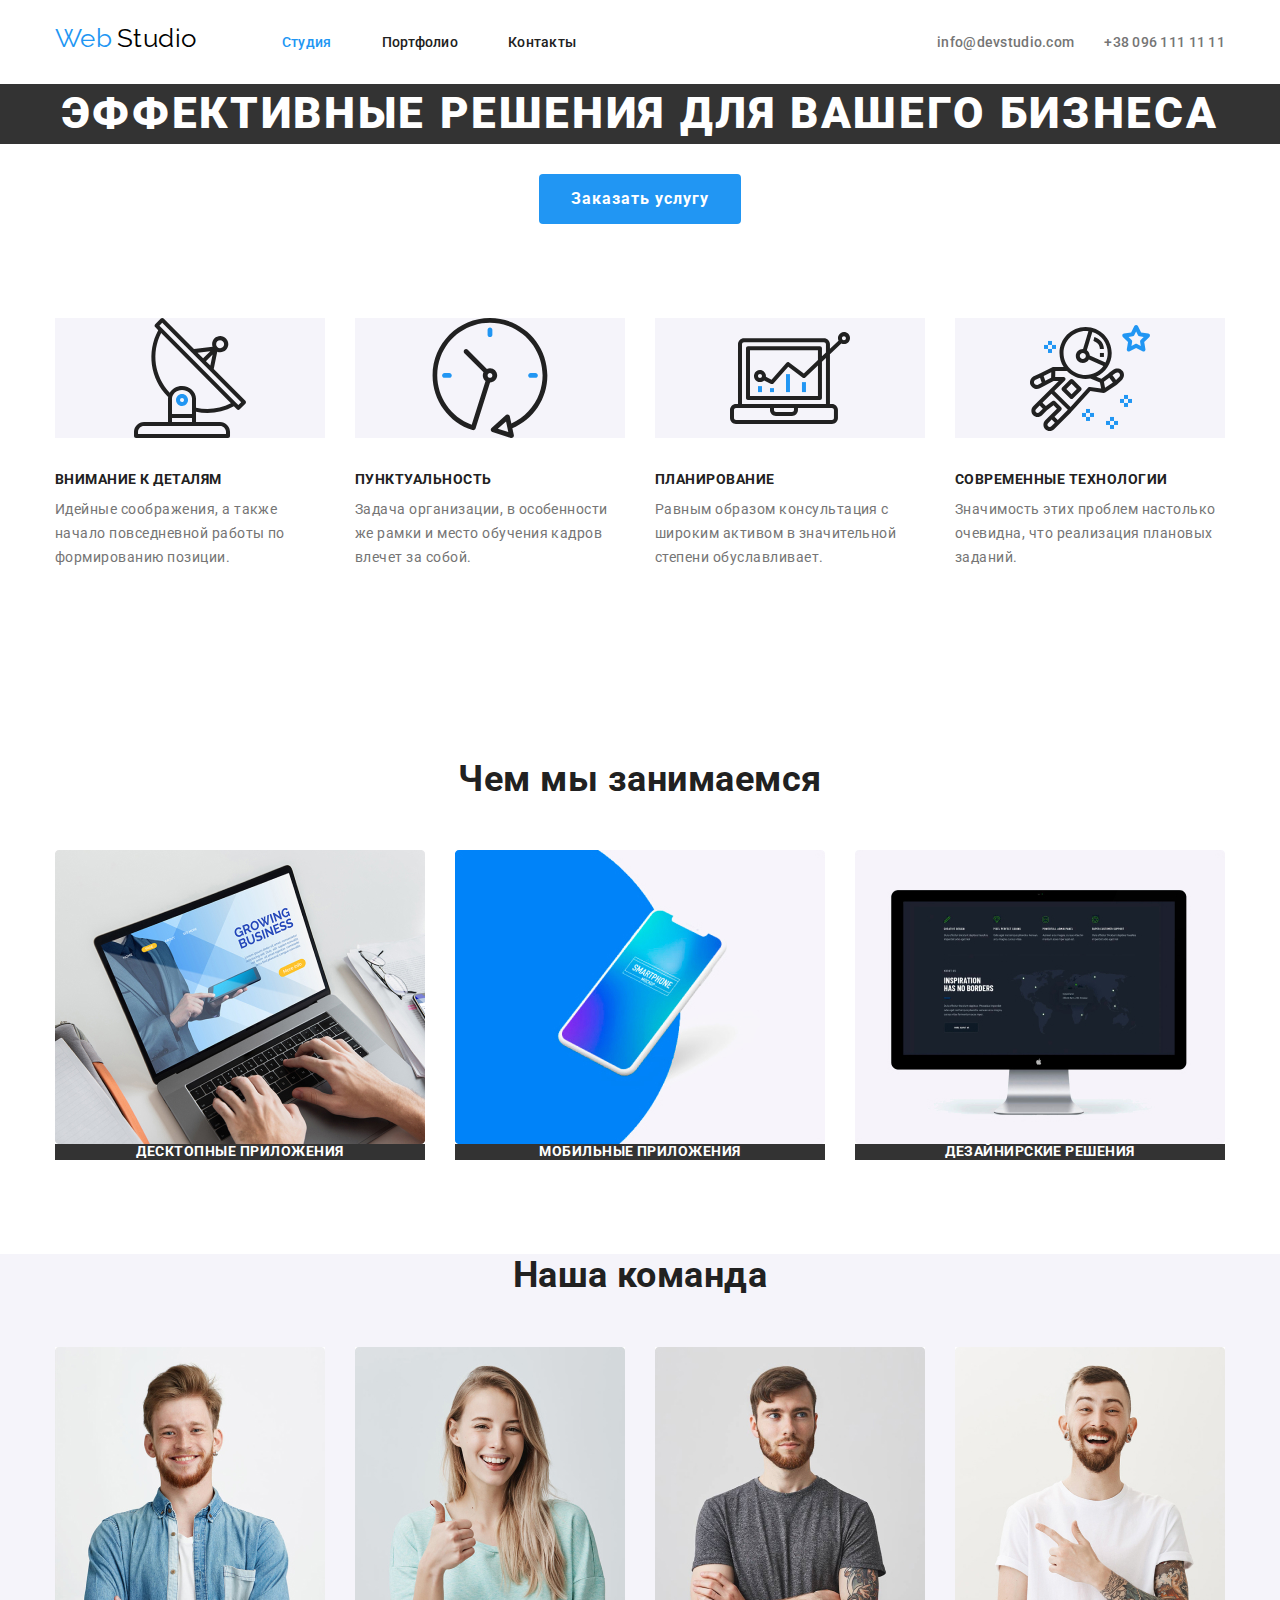
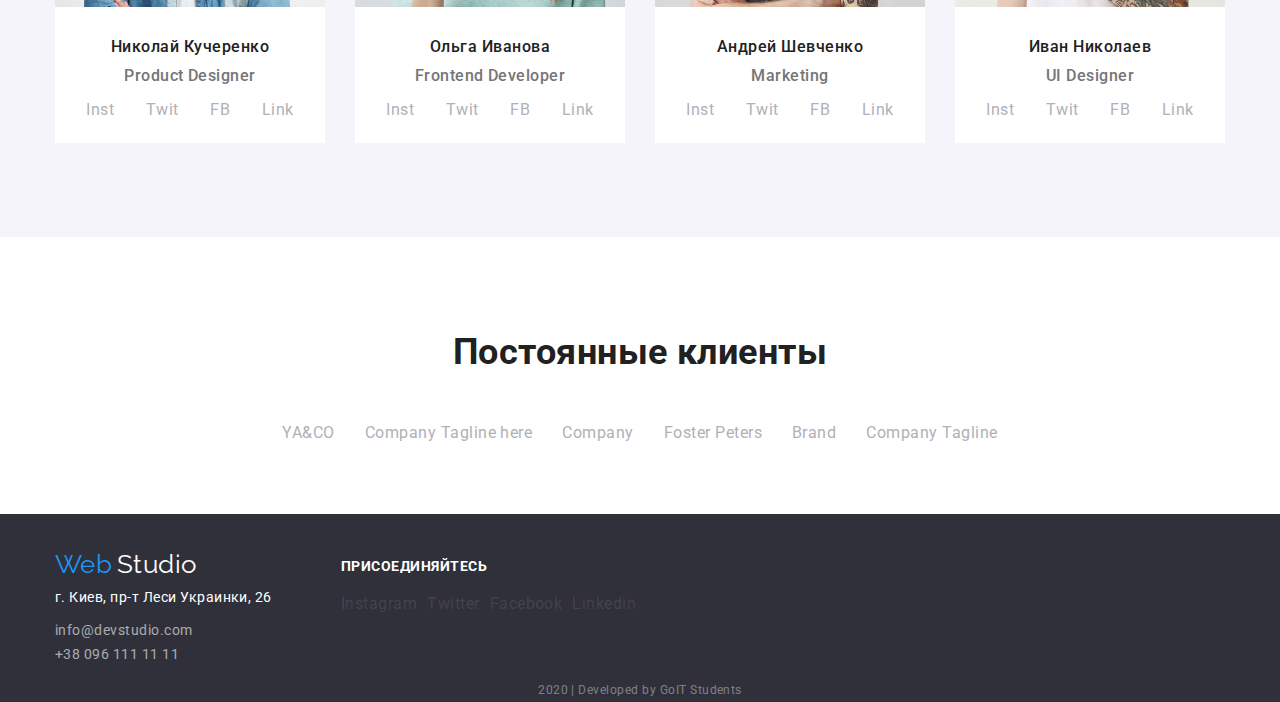
==== commit d65a10c6: "0.6.6" ====
--- a/index.html
+++ b/index.html
@@ -133,7 +133,7 @@
         <h2 class="wawd-title">Чем мы занимаемся</h2>
         <ul class="list wawd-flex">
           <!--ДЕСКТОПНЫЕ ПРИЛОЖЕНИЯ-->
-          <li>
+          <li class="wawd-box">
             <img
               src="./images/what_are_we_doing/laptop.jpg"
               alt="Ноутбук"
@@ -168,165 +168,167 @@
       </section>
 
       <!--Сецкция Наша команда-->
-      <section class="team-box container">
-        <h2 class="team-title">Наша команда</h2>
-        <ul class="team-list team-flex">
-          <!--Product Designer-->
-          <li class="photo-workers">
-            <img
-              src="./images/team/img.jpg"
-              alt="Photo Product Designer"
-              width="270"
-              class="workers-photo"
-            />
-            <div class="info-container">
-              <h3 class="member-title">Николай Кучеренко</h3>
-              <p class="postposition" lang="en">Product Designer</p>
-              <ul class="list sl-flex">
-                <li>
-                  <a
-                    href="https://www.instagram.com/?hl=ru"
-                    class="socialnet-link"
-                    >Instagram</a
-                  >
-                </li>
-                <li>
-                  <a href="https://twitter.com/explore" class="socialnet-link"
-                    >Twitter</a
-                  >
-                </li>
-                <li>
-                  <a href="https://uk-ua.facebook.com/" class="socialnet-link"
-                    >Facebook</a
-                  >
-                </li>
-                <li>
-                  <a href="https://ua.linkedin.com/" class="socialnet-link"
-                    >Linkedin</a
-                  >
-                </li>
-              </ul>
-            </div>
-          </li>
-
-          <!--Frontend Developer-->
-          <li class="photo-workers">
-            <img
-              src="./images/team/img_(1).jpg"
-              alt="Photo Frontend Developer"
-              width="270"
-              class="workers-photo"
-            />
-            <div class="info-container">
-              <h3 class="member-title">Ольга Иванова</h3>
-              <p class="postposition" lang="en">Frontend Developer</p>
-              <ul class="list sl-flex">
-                <li>
-                  <a
-                    href="https://www.instagram.com/?hl=ru"
-                    class="socialnet-link"
-                    >Instagram
-                  </a>
-                </li>
-                <li>
-                  <a href="https://twitter.com/explore" class="socialnet-link"
-                    >Twitter
-                  </a>
-                </li>
-                <li>
-                  <a href="https://uk-ua.facebook.com/" class="socialnet-link"
-                    >Facebook
-                  </a>
-                </li>
-                <li>
-                  <a href="https://ua.linkedin.com/" class="socialnet-link"
-                    >Linkedin
-                  </a>
-                </li>
-              </ul>
-            </div>
-          </li>
-
-          <!--Marketing-->
-          <li class="photo-workers">
-            <img
-              src="./images/team/img_(2).jpg"
-              alt="Photo Marketing"
-              width="270"
-              class="workers-photo"
-            />
-            <div class="info-container">
-              <h3 class="member-title">Андрей Шевченко</h3>
-              <p class="postposition" lang="en">Marketing</p>
-              <ul class="list sl-flex">
-                <li>
-                  <a
-                    href="https://www.instagram.com/?hl=ru"
-                    class="socialnet-link"
-                    >Instagram
-                  </a>
-                </li>
-                <li>
-                  <a href="https://twitter.com/explore" class="socialnet-link"
-                    >Twitter
-                  </a>
-                </li>
-                <li>
-                  <a href="https://uk-ua.facebook.com/" class="socialnet-link"
-                    >Facebook
-                  </a>
-                </li>
-                <li>
-                  <a href="https://ua.linkedin.com/" class="socialnet-link"
-                    >Linkedin
-                  </a>
-                </li>
-              </ul>
-            </div>
-          </li>
-
-          <!--UI Designer-->
-          <li class="photo-workers">
-            <img
-              src="./images/team/img_(3).jpg"
-              alt="Photo UI Designer"
-              width="270"
-              class="workers-photo"
-            />
-            <div class="info-container">
-              <h3 class="member-title">Иван Николаев</h3>
-              <p class="postposition" lang="en">UI Designer</p>
-              <ul class="list sl-flex">
-                <li>
-                  <a
-                    href="https://www.instagram.com/?hl=ru"
-                    class="socialnet-link"
-                    >Instagram
-                  </a>
-                </li>
-                <li>
-                  <a href="https://twitter.com/explore" class="socialnet-link"
-                    >Twitter
-                  </a>
-                </li>
-                <li>
-                  <a href="https://uk-ua.facebook.com/" class="socialnet-link"
-                    >Facebook
-                  </a>
-                </li>
-                <li>
-                  <a href="https://ua.linkedin.com/" class="socialnet-link"
-                    >Linkedin
-                  </a>
-                </li>
-              </ul>
-            </div>
-          </li>
-        </ul>
+      <section class="team-box">
+        <div class="container">
+          <h2 class="team-title">Наша команда</h2>
+          <ul class="team-list team-flex">
+            <!--Product Designer-->
+            <li class="photo-workers">
+              <img
+                src="./images/team/img.jpg"
+                alt="Photo Product Designer"
+                width="270"
+                class="workers-photo"
+              />
+              <div class="info-container">
+                <h3 class="member-title">Николай Кучеренко</h3>
+                <p class="postposition" lang="en">Product Designer</p>
+                <ul class="list sl-flex">
+                  <li>
+                    <a
+                      href="https://www.instagram.com/?hl=ru"
+                      class="socialnet-link"
+                      >Inst</a
+                    >
+                  </li>
+                  <li>
+                    <a href="https://twitter.com/explore" class="socialnet-link"
+                      >Twit</a
+                    >
+                  </li>
+                  <li>
+                    <a href="https://uk-ua.facebook.com/" class="socialnet-link"
+                      >FB</a
+                    >
+                  </li>
+                  <li>
+                    <a href="https://ua.linkedin.com/" class="socialnet-link"
+                      >Link</a
+                    >
+                  </li>
+                </ul>
+              </div>
+            </li>
+
+            <!--Frontend Developer-->
+            <li class="photo-workers">
+              <img
+                src="./images/team/img_(1).jpg"
+                alt="Photo Frontend Developer"
+                width="270"
+                class="workers-photo"
+              />
+              <div class="info-container">
+                <h3 class="member-title">Ольга Иванова</h3>
+                <p class="postposition" lang="en">Frontend Developer</p>
+                <ul class="list sl-flex">
+                  <li>
+                    <a
+                      href="https://www.instagram.com/?hl=ru"
+                      class="socialnet-link"
+                      >Inst</a
+                    >
+                  </li>
+                  <li>
+                    <a href="https://twitter.com/explore" class="socialnet-link"
+                      >Twit</a
+                    >
+                  </li>
+                  <li>
+                    <a href="https://uk-ua.facebook.com/" class="socialnet-link"
+                      >FB</a
+                    >
+                  </li>
+                  <li>
+                    <a href="https://ua.linkedin.com/" class="socialnet-link"
+                      >Link</a
+                    >
+                  </li>
+                </ul>
+              </div>
+            </li>
+
+            <!--Marketing-->
+            <li class="photo-workers">
+              <img
+                src="./images/team/img_(2).jpg"
+                alt="Photo Marketing"
+                width="270"
+                class="workers-photo"
+              />
+              <div class="info-container">
+                <h3 class="member-title">Андрей Шевченко</h3>
+                <p class="postposition" lang="en">Marketing</p>
+                <ul class="list sl-flex">
+                  <li>
+                    <a
+                      href="https://www.instagram.com/?hl=ru"
+                      class="socialnet-link"
+                      >Inst</a
+                    >
+                  </li>
+                  <li>
+                    <a href="https://twitter.com/explore" class="socialnet-link"
+                      >Twit</a
+                    >
+                  </li>
+                  <li>
+                    <a href="https://uk-ua.facebook.com/" class="socialnet-link"
+                      >FB</a
+                    >
+                  </li>
+                  <li>
+                    <a href="https://ua.linkedin.com/" class="socialnet-link"
+                      >Link</a
+                    >
+                  </li>
+                </ul>
+              </div>
+            </li>
+
+            <!--UI Designer-->
+            <li class="photo-workers">
+              <img
+                src="./images/team/img_(3).jpg"
+                alt="Photo UI Designer"
+                width="270"
+                class="workers-photo"
+              />
+              <div class="info-container">
+                <h3 class="member-title">Иван Николаев</h3>
+                <p class="postposition" lang="en">UI Designer</p>
+                <ul class="list sl-flex">
+                  <li>
+                    <a
+                      href="https://www.instagram.com/?hl=ru"
+                      class="socialnet-link"
+                      >Inst</a
+                    >
+                  </li>
+                  <li>
+                    <a href="https://twitter.com/explore" class="socialnet-link"
+                      >Twit</a
+                    >
+                  </li>
+                  <li>
+                    <a href="https://uk-ua.facebook.com/" class="socialnet-link"
+                      >FB</a
+                    >
+                  </li>
+                  <li>
+                    <a href="https://ua.linkedin.com/" class="socialnet-link"
+                      >Link</a
+                    >
+                  </li>
+                </ul>
+              </div>
+            </li>
+          </ul>
+        </div>
       </section>
 
       <!--Сецкция Наши Клиенты-->
-      <section class="container">
+      <section class="clients-container">
         <h2 class="clients-title">Постоянные клиенты</h2>
 
         <ul class="list clients-flex">
--- a/css/styles.css
+++ b/css/styles.css
@@ -79,16 +79,20 @@
 }
 .feature-flex {
   display: flex;
+  width: calc((100% - 30px * 3) / 4);
 }
 .wawd-flex {
   display: flex;
+  width: calc((100% - 30px * 2) / 3);
 }
 
 .team-flex {
   display: flex;
+  width: calc((100% - 30px * 3) / 4);
 }
 .sl-flex {
   display: flex;
+  justify-content: space-evenly;
 }
 .clients-flex {
   display: flex;
@@ -182,7 +186,7 @@
 /* hero title */
 .hero {
   text-align: center;
-  margin-bottom: 94px;
+  padding-bottom: 94px;
 }
 
 .hero-title {
@@ -215,10 +219,10 @@
   border: 0px solid;
   display: inline-block;
   text-align: center;
+  padding: 6px 22px;
 }
 .button-check {
   display: flex;
-  align-items: center;
   justify-content: center;
 }
 .button-check .item {
@@ -227,26 +231,7 @@
 .button-check .item:last-child {
   margin-right: 0;
 }
-.button-all {
-  width: 73px;
-  height: 38px;
-}
-.button-web {
-  width: 128px;
-  height: 38px;
-}
-.button-apps {
-  width: 145px;
-  height: 38px;
-}
-.button-designe {
-  width: 103px;
-  height: 38px;
-}
-.button-marketing {
-  width: 130px;
-  height: 38px;
-}
+
 .button-primary:hover,
 .button-primary:focus {
   color: var(--white-color);
@@ -275,13 +260,12 @@
 
 /* features */
 .section-box {
-  margin-bottom: 94px;
+  padding-bottom: 94px;
 }
 
 .feature-item {
   margin-right: 30px;
   width: 270px;
-  height: 251px;
 }
 .feature-item:last-child {
   margin-right: 0;
@@ -315,6 +299,7 @@
   color: var(--title-text-color);
   margin-top: 0;
   margin-bottom: 50px;
+  padding-top: 94px;
 
   font-weight: 700;
   font-size: 36px;
@@ -328,6 +313,7 @@
 
 .img-wawd {
   margin-left: 30px;
+  width: 370px;
 }
 
 .wawd-item {
@@ -342,10 +328,14 @@
 
   text-align: center;
   text-transform: uppercase;
+}
+
+.wawd-box {
+  width: 370px;
 }
 /* Team */
 .team-box {
-  margin-bottom: 94px;
+  padding-bottom: 94px;
   background-color: var(--team-background-color);
 }
 .workers-photo {
@@ -354,18 +344,18 @@
 
 .photo-workers {
   margin-right: 30px;
+  width: 270px;
 }
 .photo-workers:last-child {
   margin-right: 0;
   width: 270px;
-  height: 422px;
 }
 
 .team-title {
   color: var(--title-text-color);
   margin-bottom: 0px;
   margin-top: 0px;
-  padding-top: 94px;
+
   font-weight: 700;
   font-size: 36px;
   line-height: 1.18;
@@ -374,7 +364,7 @@
 }
 .team-list {
   padding-top: 50px;
-  padding-bottom: 94px;
+
   margin-top: 0;
   margin-bottom: 0px;
   padding-left: 0;
@@ -396,6 +386,7 @@
   text-align: center;
   padding-top: 30px;
   padding-bottom: 24px;
+  width: 270px;
 }
 
 .postposition {
@@ -409,9 +400,6 @@
 .socialnet-link {
   color: var(--icon-color);
 }
-.snl-space {
-  margin-right: 10px;
-}
 
 .socialnet-link:hover,
 .socialnet-link:focus {
@@ -499,6 +487,7 @@
   font-weight: 400;
   font-size: 12px;
   line-height: 2;
+  margin-bottom: 0;
 
   text-align: center;
 }
@@ -512,6 +501,10 @@
   letter-spacing: 0.06em;
   margin-top: 0px;
   margin-bottom: 0px;
+}
+
+.projects {
+  padding-bottom: 94px;
 }
 
 .project {
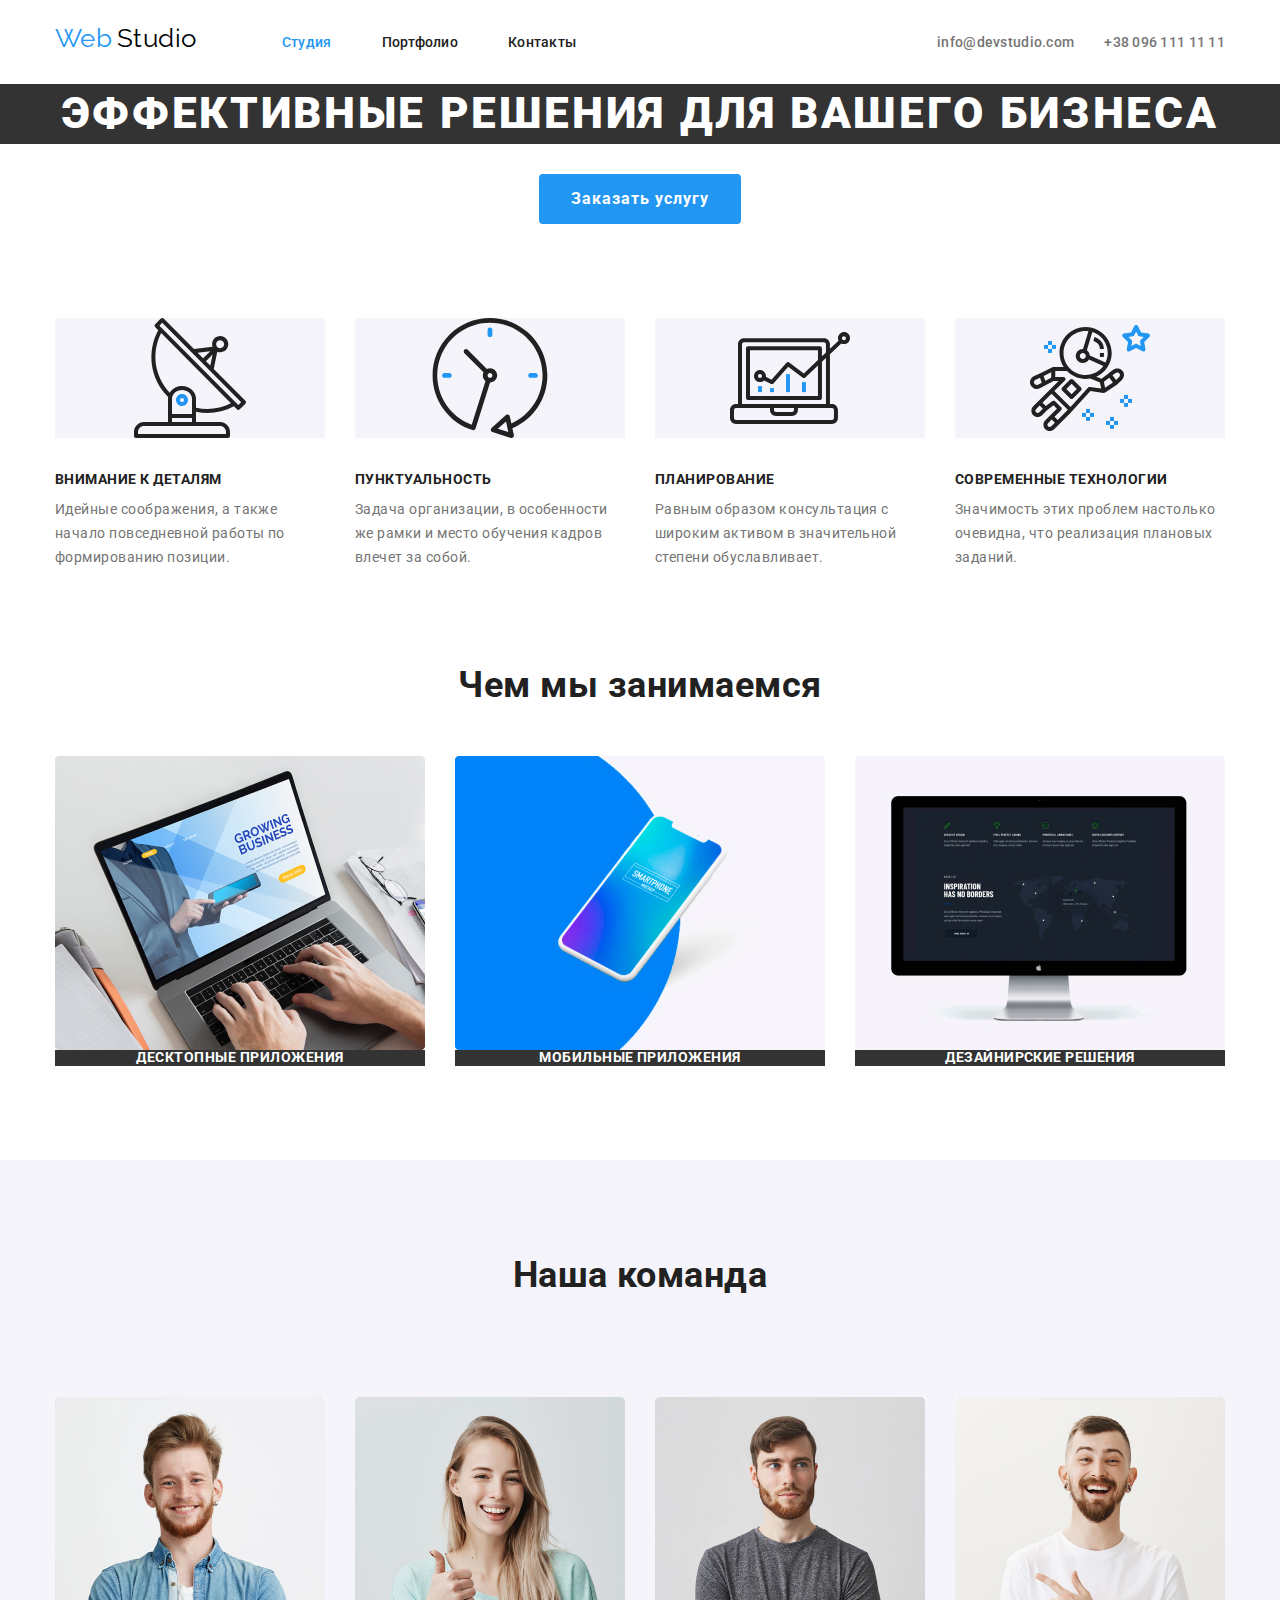
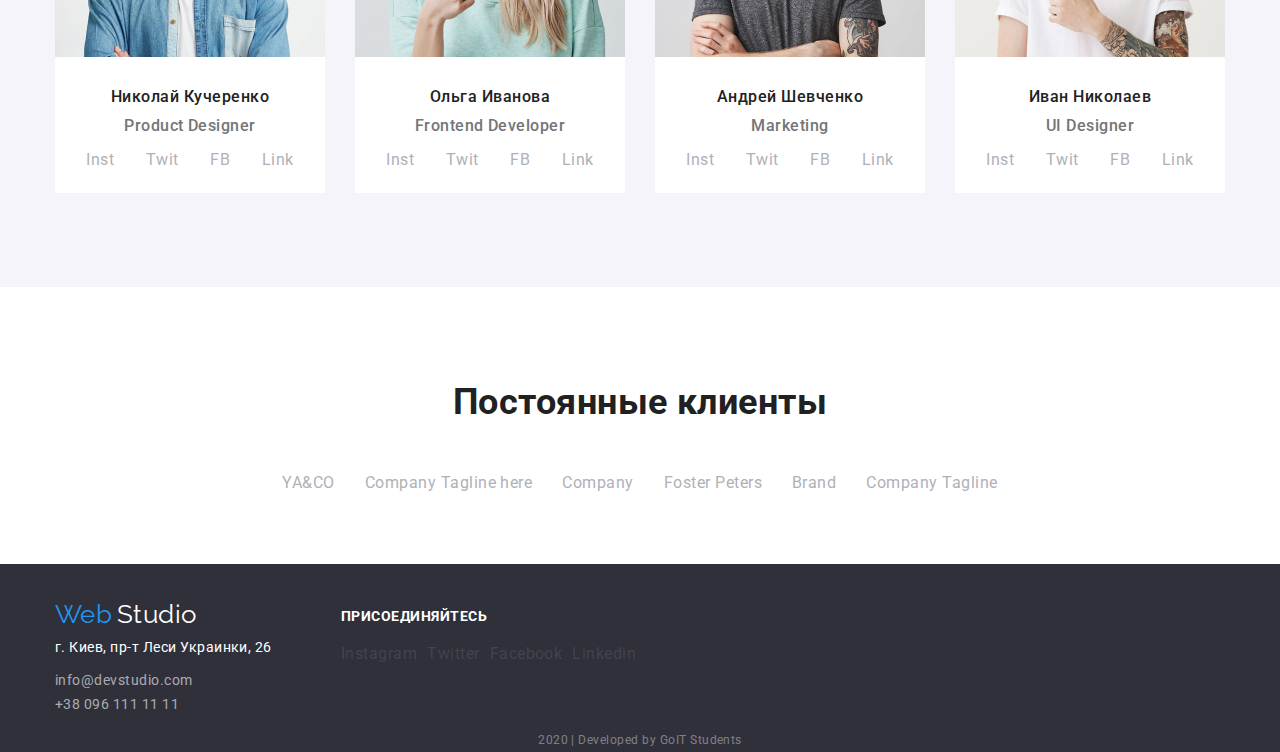
==== commit 678657ef: "0.6.6.2" ====
--- a/index.html
+++ b/index.html
@@ -60,10 +60,10 @@
       </section>
 
       <!--Сецкция ФИТЧИ-->
-      <section class="container section-box">
-        <ul class="list feature-flex">
+      <section class="container">
+        <ul class="list features-flex">
           <!--Внимание к деталям-->
-          <li class="feature-item">
+          <li class="feature-item feature-width">
             <img
               src="./images/feature/antenna_1.svg"
               alt="АНТЕНА"
@@ -79,7 +79,7 @@
           </li>
 
           <!--Пунктуальность-->
-          <li class="feature-item">
+          <li class="feature-item feature-width">
             <img
               src="./images/feature/clock_1.svg"
               class="features-img"
@@ -95,7 +95,7 @@
           </li>
 
           <!--Планирование-->
-          <li class="feature-item">
+          <li class="feature-item feature-width">
             <img
               src="./images/feature/diagram_1.svg"
               class="features-img"
@@ -111,7 +111,7 @@
           </li>
 
           <!--Современные технологии-->
-          <li class="feature-item">
+          <li class="feature-item feature-width">
             <img
               src="./images/feature/astronaut_1.svg"
               class="features-img"
@@ -129,8 +129,8 @@
       </section>
 
       <!--Сецкция Чем мы занимаемся-->
-      <section class="container section-box">
-        <h2 class="wawd-title">Чем мы занимаемся</h2>
+      <section class="container">
+        <h2 class="title">Чем мы занимаемся</h2>
         <ul class="list wawd-flex">
           <!--ДЕСКТОПНЫЕ ПРИЛОЖЕНИЯ-->
           <li class="wawd-box">
@@ -170,7 +170,7 @@
       <!--Сецкция Наша команда-->
       <section class="team-box">
         <div class="container">
-          <h2 class="team-title">Наша команда</h2>
+          <h2 class="title">Наша команда</h2>
           <ul class="team-list team-flex">
             <!--Product Designer-->
             <li class="photo-workers">
@@ -329,7 +329,7 @@
 
       <!--Сецкция Наши Клиенты-->
       <section class="clients-container">
-        <h2 class="clients-title">Постоянные клиенты</h2>
+        <h2 class="title">Постоянные клиенты</h2>
 
         <ul class="list clients-flex">
           <!--Компания 1-->
--- a/css/styles.css
+++ b/css/styles.css
@@ -77,18 +77,18 @@
 .site-nav-ad {
   align-items: center;
 }
-.feature-flex {
-  display: flex;
-  width: calc((100% - 30px * 3) / 4);
-}
+
+.features-flex {
+  display: flex;
+}
+
 .wawd-flex {
   display: flex;
-  width: calc((100% - 30px * 2) / 3);
+  padding-bottom: 94px;
 }
 
 .team-flex {
   display: flex;
-  width: calc((100% - 30px * 3) / 4);
 }
 .sl-flex {
   display: flex;
@@ -103,6 +103,19 @@
 .project-flex {
   display: flex;
   flex-wrap: wrap;
+}
+
+.title {
+  color: var(--title-text-color);
+  margin-top: 0;
+  margin-bottom: 50px;
+  padding-top: 94px;
+
+  font-weight: 700;
+  font-size: 36px;
+  line-height: 1.18;
+
+  text-align: center;
 }
 
 /* logo */
@@ -262,6 +275,9 @@
 .section-box {
   padding-bottom: 94px;
 }
+.feature-width {
+  width: calc((100% - 30px * 3) / 4);
+}
 
 .feature-item {
   margin-right: 30px;
@@ -294,19 +310,7 @@
 }
 
 /* what are we doing */
-.wawd-title,
-.clients-title {
-  color: var(--title-text-color);
-  margin-top: 0;
-  margin-bottom: 50px;
-  padding-top: 94px;
-
-  font-weight: 700;
-  font-size: 36px;
-  line-height: 1.18;
-
-  text-align: center;
-}
+
 .wawd-img {
   display: block;
 }
@@ -331,7 +335,7 @@
 }
 
 .wawd-box {
-  width: 370px;
+  width: calc((100% - 30px * 2) / 3);
 }
 /* Team */
 .team-box {
@@ -344,24 +348,13 @@
 
 .photo-workers {
   margin-right: 30px;
-  width: 270px;
+  width: calc((100% - 30px * 3) / 4);
 }
 .photo-workers:last-child {
   margin-right: 0;
   width: 270px;
 }
 
-.team-title {
-  color: var(--title-text-color);
-  margin-bottom: 0px;
-  margin-top: 0px;
-
-  font-weight: 700;
-  font-size: 36px;
-  line-height: 1.18;
-
-  text-align: center;
-}
 .team-list {
   padding-top: 50px;
 
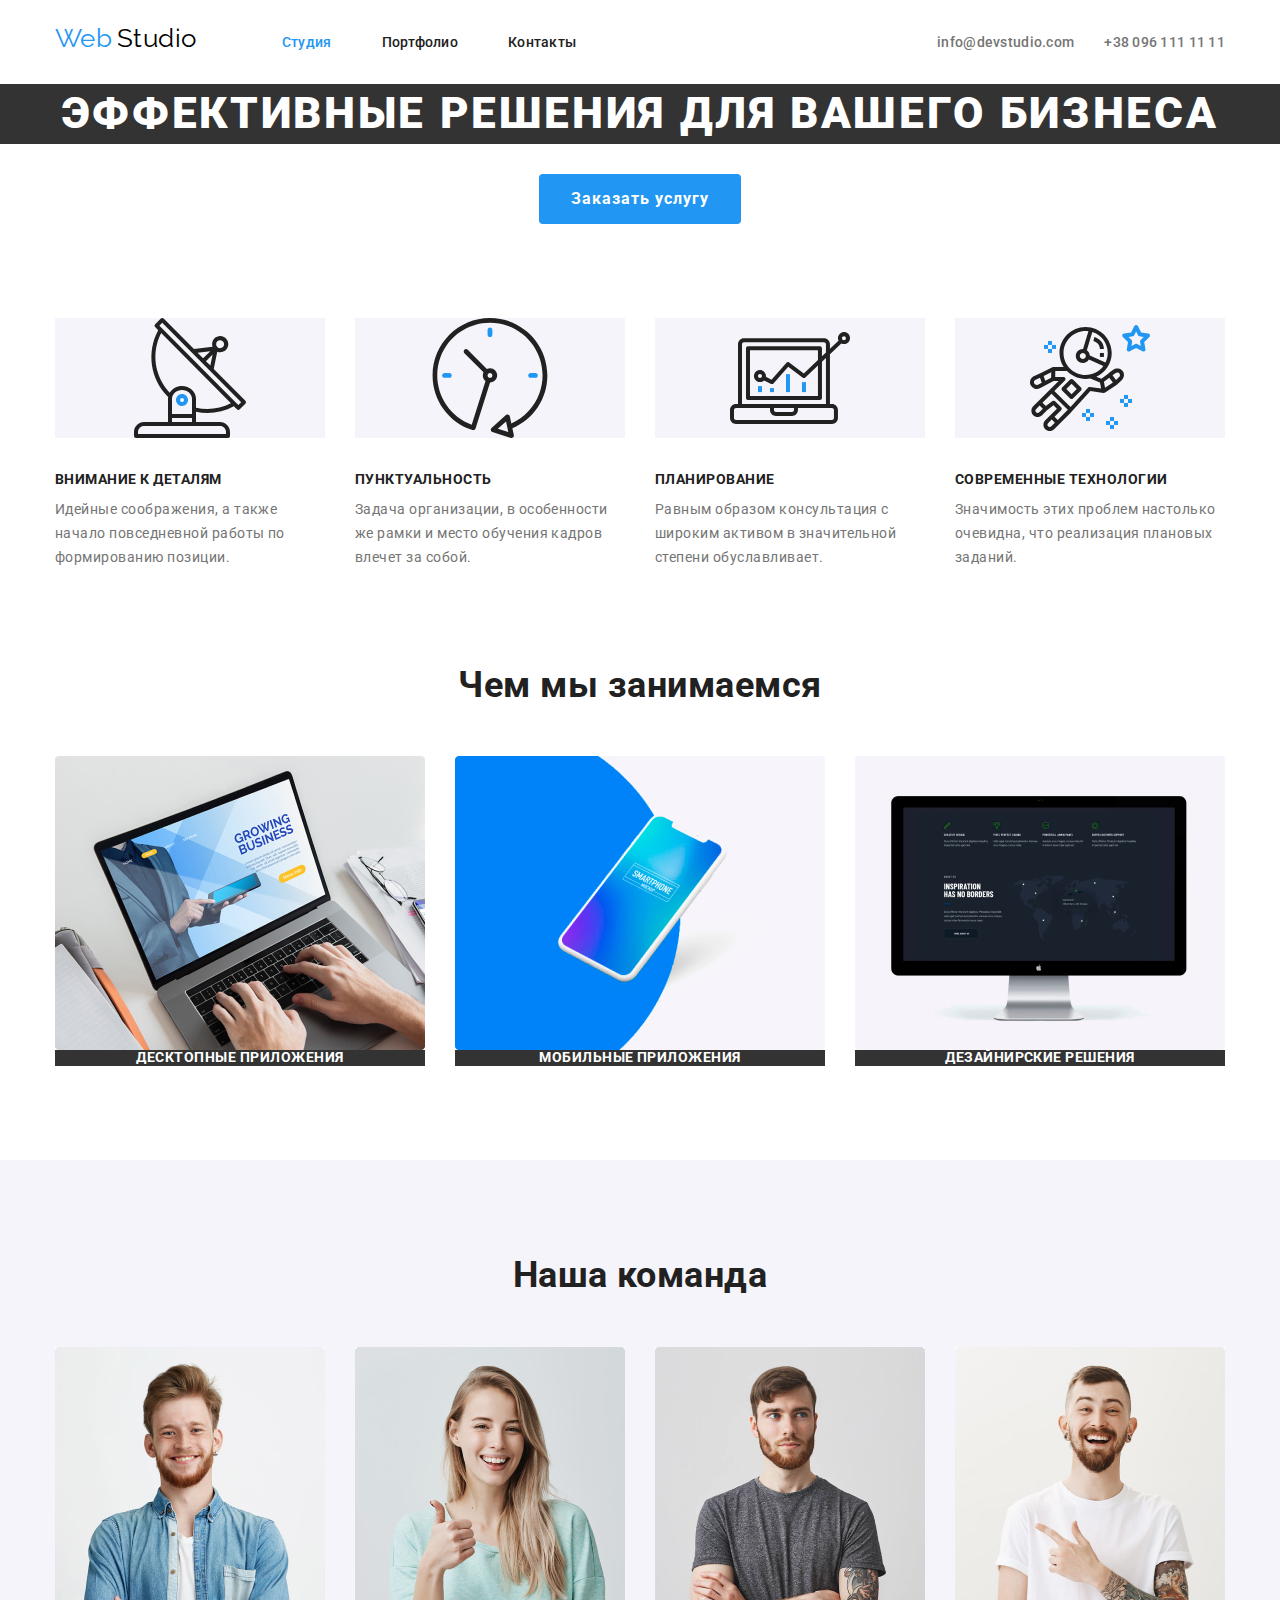
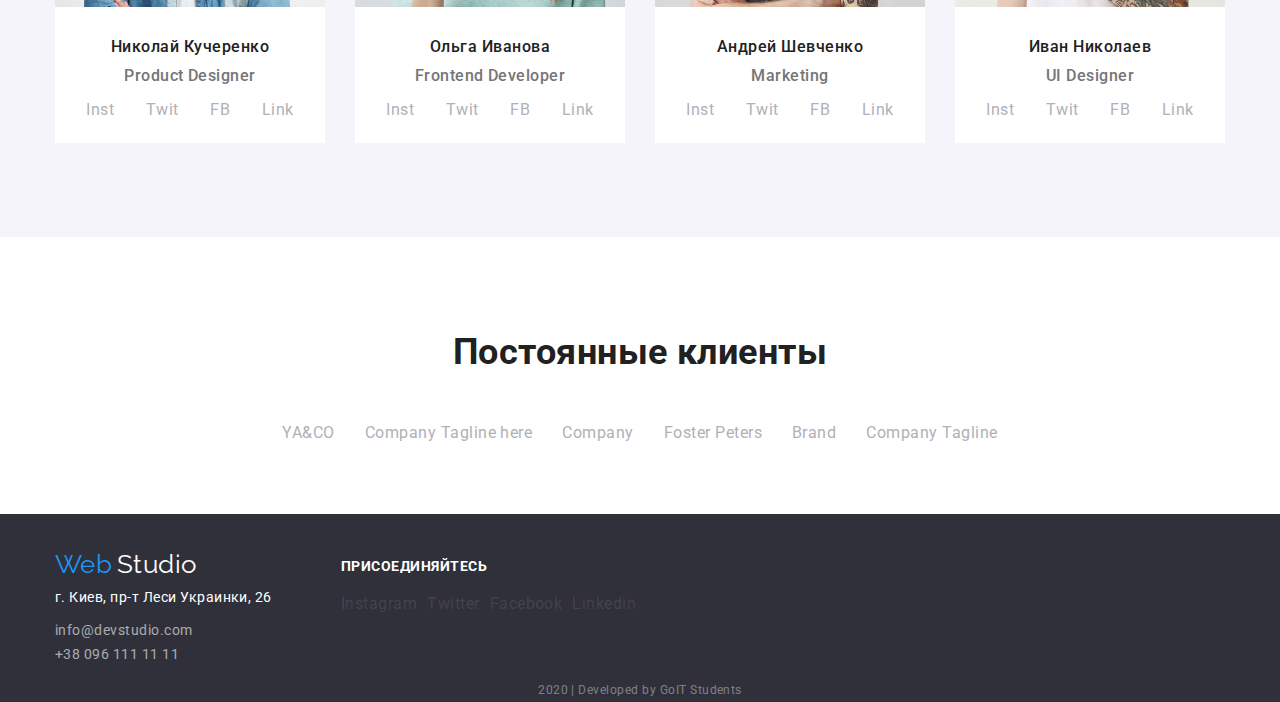
==== commit 0c94a87f: "0.6.6.3" ====
--- a/index.html
+++ b/index.html
@@ -328,7 +328,7 @@
       </section>
 
       <!--Сецкция Наши Клиенты-->
-      <section class="clients-container">
+      <section class="container">
         <h2 class="title">Постоянные клиенты</h2>
 
         <ul class="list clients-flex">
--- a/css/styles.css
+++ b/css/styles.css
@@ -46,6 +46,7 @@
   margin-left: auto;
   margin-right: auto;
   width: 1200px;
+  padding-top: 94px;
 
   padding-left: 15px;
   padding-right: 15px;
@@ -109,7 +110,6 @@
   color: var(--title-text-color);
   margin-top: 0;
   margin-bottom: 50px;
-  padding-top: 94px;
 
   font-weight: 700;
   font-size: 36px;
@@ -199,7 +199,6 @@
 /* hero title */
 .hero {
   text-align: center;
-  padding-bottom: 94px;
 }
 
 .hero-title {
@@ -356,8 +355,6 @@
 }
 
 .team-list {
-  padding-top: 50px;
-
   margin-top: 0;
   margin-bottom: 0px;
   padding-left: 0;
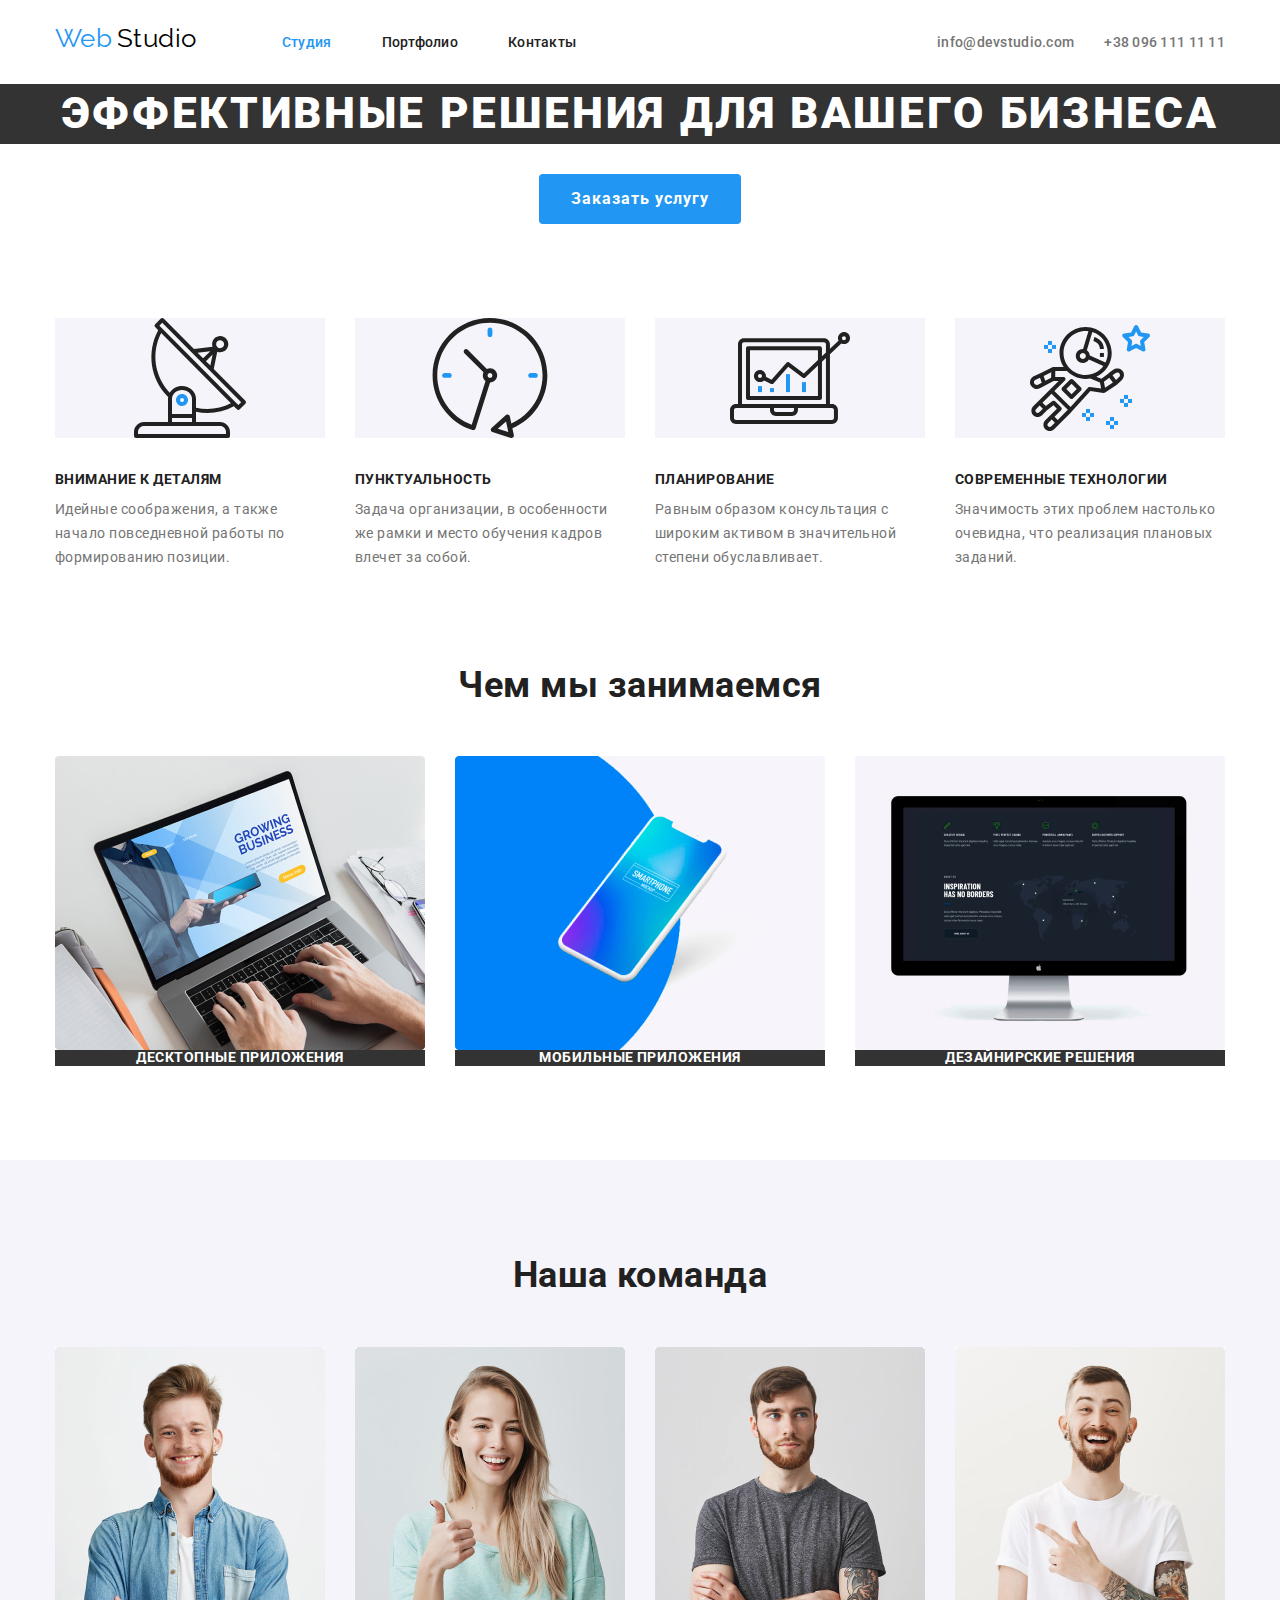
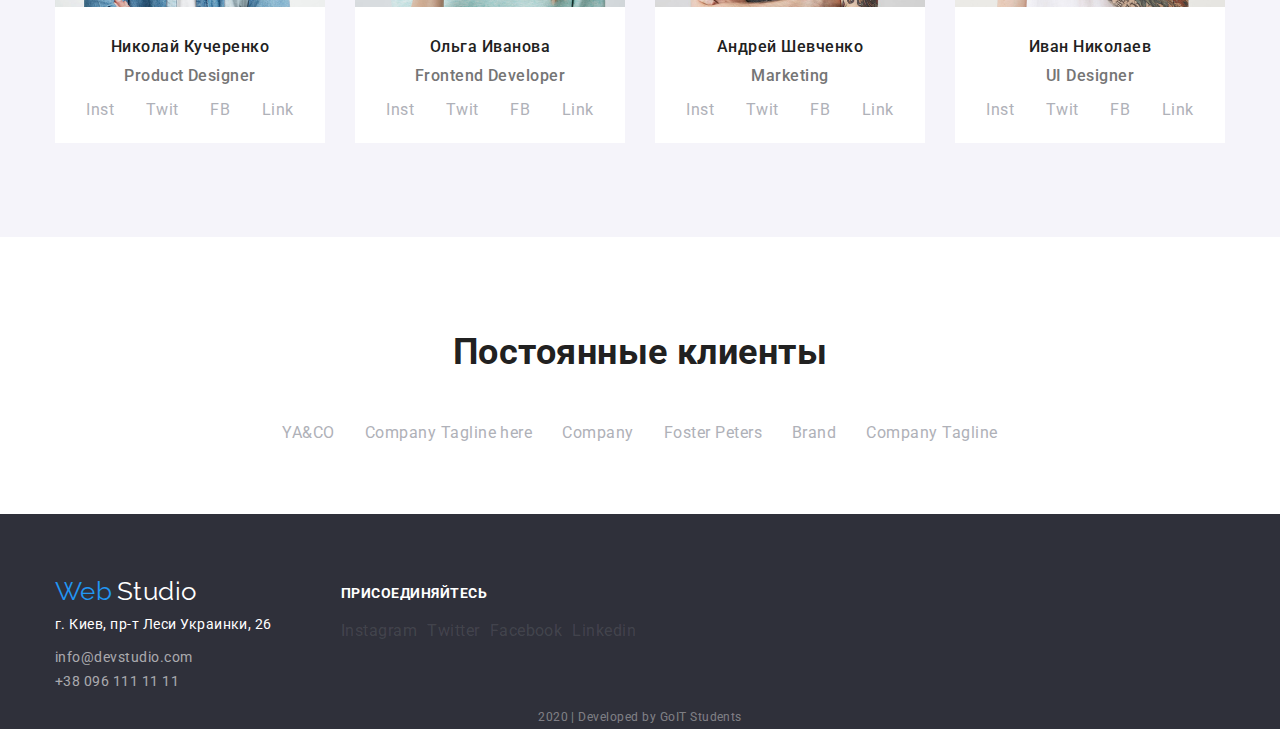
==== commit 8adcb1ac: "0.6.6.5" ====
--- a/index.html
+++ b/index.html
@@ -60,111 +60,115 @@
       </section>
 
       <!--Сецкция ФИТЧИ-->
-      <section class="container">
-        <ul class="list features-flex">
-          <!--Внимание к деталям-->
-          <li class="feature-item feature-width">
-            <img
-              src="./images/feature/antenna_1.svg"
-              alt="АНТЕНА"
-              class="features-img"
-              width="270"
-              height="120"
-            />
-            <h3 class="features-title">ВНИМАНИЕ К ДЕТАЛЯМ</h3>
-            <p class="features-text">
-              Идейные соображения, а также начало повседневной работы по
-              формированию позиции.
-            </p>
-          </li>
-
-          <!--Пунктуальность-->
-          <li class="feature-item feature-width">
-            <img
-              src="./images/feature/clock_1.svg"
-              class="features-img"
-              alt="ЧАСЫ"
-              width="270"
-              height="120"
-            />
-            <h3 class="features-title">ПУНКТУАЛЬНОСТЬ</h3>
-            <p class="features-text">
-              Задача организации, в особенности же рамки и место обучения кадров
-              влечет за собой.
-            </p>
-          </li>
-
-          <!--Планирование-->
-          <li class="feature-item feature-width">
-            <img
-              src="./images/feature/diagram_1.svg"
-              class="features-img"
-              alt="ДИАГРАММА"
-              width="270"
-              height="120"
-            />
-            <h3 class="features-title">ПЛАНИРОВАНИЕ</h3>
-            <p class="features-text">
-              Равным образом консультация с широким активом в значительной
-              степени обуславливает.
-            </p>
-          </li>
-
-          <!--Современные технологии-->
-          <li class="feature-item feature-width">
-            <img
-              src="./images/feature/astronaut_1.svg"
-              class="features-img"
-              alt="Астронавт"
-              width="270"
-              height="120"
-            />
-            <h3 class="features-title">СОВРЕМЕННЫЕ ТЕХНОЛОГИИ</h3>
-            <p class="features-text">
-              Значимость этих проблем настолько очевидна, что реализация
-              плановых заданий.
-            </p>
-          </li>
-        </ul>
+      <section class="feature">
+        <div class="container">
+          <ul class="list features-flex">
+            <!--Внимание к деталям-->
+            <li class="feature-item feature-width">
+              <img
+                src="./images/feature/antenna_1.svg"
+                alt="АНТЕНА"
+                class="features-img"
+                width="270"
+                height="120"
+              />
+              <h3 class="features-title">ВНИМАНИЕ К ДЕТАЛЯМ</h3>
+              <p class="features-text">
+                Идейные соображения, а также начало повседневной работы по
+                формированию позиции.
+              </p>
+            </li>
+
+            <!--Пунктуальность-->
+            <li class="feature-item feature-width">
+              <img
+                src="./images/feature/clock_1.svg"
+                class="features-img"
+                alt="ЧАСЫ"
+                width="270"
+                height="120"
+              />
+              <h3 class="features-title">ПУНКТУАЛЬНОСТЬ</h3>
+              <p class="features-text">
+                Задача организации, в особенности же рамки и место обучения
+                кадров влечет за собой.
+              </p>
+            </li>
+
+            <!--Планирование-->
+            <li class="feature-item feature-width">
+              <img
+                src="./images/feature/diagram_1.svg"
+                class="features-img"
+                alt="ДИАГРАММА"
+                width="270"
+                height="120"
+              />
+              <h3 class="features-title">ПЛАНИРОВАНИЕ</h3>
+              <p class="features-text">
+                Равным образом консультация с широким активом в значительной
+                степени обуславливает.
+              </p>
+            </li>
+
+            <!--Современные технологии-->
+            <li class="feature-item feature-width">
+              <img
+                src="./images/feature/astronaut_1.svg"
+                class="features-img"
+                alt="Астронавт"
+                width="270"
+                height="120"
+              />
+              <h3 class="features-title">СОВРЕМЕННЫЕ ТЕХНОЛОГИИ</h3>
+              <p class="features-text">
+                Значимость этих проблем настолько очевидна, что реализация
+                плановых заданий.
+              </p>
+            </li>
+          </ul>
+        </div>
       </section>
 
       <!--Сецкция Чем мы занимаемся-->
-      <section class="container">
-        <h2 class="title">Чем мы занимаемся</h2>
-        <ul class="list wawd-flex">
-          <!--ДЕСКТОПНЫЕ ПРИЛОЖЕНИЯ-->
-          <li class="wawd-box">
-            <img
-              src="./images/what_are_we_doing/laptop.jpg"
-              alt="Ноутбук"
-              width="370"
-              class="wawd-img"
-            />
-            <h3 class="wawd-item">ДЕСКТОПНЫЕ ПРИЛОЖЕНИЯ</h3>
-          </li>
-
-          <!--МОБИЛЬНЫЕ ПРИЛОЖЕНИЯ-->
-          <li class="img-wawd">
-            <img
-              src="./images/what_are_we_doing/smartphone.jpg"
-              alt="Смартфон"
-              width="370"
-              class="wawd-img"
-            />
-            <h3 class="wawd-item">МОБИЛЬНЫЕ ПРИЛОЖЕНИЯ</h3>
-          </li>
-
-          <!--ДЕЗАЙНИРСКИЕ РЕШЕНИЯ-->
-          <li class="img-wawd">
-            <img
-              src="./images/what_are_we_doing/screen.jpg"
-              alt="Монитор"
-              width="370"
-              class="wawd-img"
-            />
-            <h3 class="wawd-item">ДЕЗАЙНИРСКИЕ РЕШЕНИЯ</h3>
-          </li>
-        </ul>
+      <section class="wawd">
+        <div class="container">
+          <h2 class="title">Чем мы занимаемся</h2>
+          <ul class="list wawd-flex">
+            <!--ДЕСКТОПНЫЕ ПРИЛОЖЕНИЯ-->
+            <li class="wawd-box">
+              <img
+                src="./images/what_are_we_doing/laptop.jpg"
+                alt="Ноутбук"
+                width="370"
+                class="wawd-img"
+              />
+              <h3 class="wawd-item">ДЕСКТОПНЫЕ ПРИЛОЖЕНИЯ</h3>
+            </li>
+
+            <!--МОБИЛЬНЫЕ ПРИЛОЖЕНИЯ-->
+            <li class="img-wawd">
+              <img
+                src="./images/what_are_we_doing/smartphone.jpg"
+                alt="Смартфон"
+                width="370"
+                class="wawd-img"
+              />
+              <h3 class="wawd-item">МОБИЛЬНЫЕ ПРИЛОЖЕНИЯ</h3>
+            </li>
+
+            <!--ДЕЗАЙНИРСКИЕ РЕШЕНИЯ-->
+            <li class="img-wawd">
+              <img
+                src="./images/what_are_we_doing/screen.jpg"
+                alt="Монитор"
+                width="370"
+                class="wawd-img"
+              />
+              <h3 class="wawd-item">ДЕЗАЙНИРСКИЕ РЕШЕНИЯ</h3>
+            </li>
+          </ul>
+        </div>
       </section>
 
       <!--Сецкция Наша команда-->
@@ -328,47 +332,49 @@
       </section>
 
       <!--Сецкция Наши Клиенты-->
-      <section class="container">
-        <h2 class="title">Постоянные клиенты</h2>
-
-        <ul class="list clients-flex">
-          <!--Компания 1-->
-          <li class="client-item">
-            <a href="/" class="clients-site-link">YA&CO</a>
-          </li>
-
-          <!--Компания 2-->
-          <li class="client-item">
-            <a href="/" class="clients-site-link">Company Tagline here </a>
-          </li>
-
-          <!--Компания 3-->
-          <li class="client-item">
-            <a href="/" class="clients-site-link">Company </a>
-          </li>
-
-          <!--Компания 4-->
-          <li class="client-item">
-            <a href="/" class="clients-site-link">Foster Peters </a>
-          </li>
-
-          <!--Компания 5-->
-          <li class="client-item">
-            <a href="/" class="clients-site-link">Brand </a>
-          </li>
-
-          <!--Компания 6-->
-          <li class="client-item">
-            <a href="/" class="clients-site-link">Company Tagline </a>
-          </li>
-        </ul>
+      <section class="our-clients">
+        <div class="container">
+          <h2 class="title">Постоянные клиенты</h2>
+
+          <ul class="list clients-flex">
+            <!--Компания 1-->
+            <li class="client-item">
+              <a href="/" class="clients-site-link">YA&CO</a>
+            </li>
+
+            <!--Компания 2-->
+            <li class="client-item">
+              <a href="/" class="clients-site-link">Company Tagline here </a>
+            </li>
+
+            <!--Компания 3-->
+            <li class="client-item">
+              <a href="/" class="clients-site-link">Company </a>
+            </li>
+
+            <!--Компания 4-->
+            <li class="client-item">
+              <a href="/" class="clients-site-link">Foster Peters </a>
+            </li>
+
+            <!--Компания 5-->
+            <li class="client-item">
+              <a href="/" class="clients-site-link">Brand </a>
+            </li>
+
+            <!--Компания 6-->
+            <li class="client-item">
+              <a href="/" class="clients-site-link">Company Tagline </a>
+            </li>
+          </ul>
+        </div>
       </section>
     </main>
 
     <!--Подвал-->
     <footer class="box">
       <!--Лого-->
-      <div class="f-head-container">
+      <div class="container f-head-container">
         <div>
           <a href="/"
             ><span class="f-logo-primary">Web</span>
@@ -391,7 +397,7 @@
 
         <!--Соц. Сети-->
         <section class="conecting">
-          <h3 class="conecting-title">Присоединяйтесь</h3>
+          <p class="conecting-title">Присоединяйтесь</p>
           <ul class="list f-link">
             <!--Instagram-->
             <li class="f-snl">
--- a/css/styles.css
+++ b/css/styles.css
@@ -46,19 +46,12 @@
   margin-left: auto;
   margin-right: auto;
   width: 1200px;
-  padding-top: 94px;
 
   padding-left: 15px;
   padding-right: 15px;
 }
 .f-head-container {
-  margin-left: auto;
-  margin-right: auto;
-  width: 1200px;
-
-  padding-left: 15px;
-  padding-right: 15px;
-  padding-top: 45px;
+  padding-top: 72px;
   display: flex;
 }
 
@@ -271,8 +264,8 @@
 }
 
 /* features */
-.section-box {
-  padding-bottom: 94px;
+.feature {
+  padding-top: 94px;
 }
 .feature-width {
   width: calc((100% - 30px * 3) / 4);
@@ -310,6 +303,10 @@
 
 /* what are we doing */
 
+.wawd {
+  padding-top: 94px;
+}
+
 .wawd-img {
   display: block;
 }
@@ -338,6 +335,7 @@
 }
 /* Team */
 .team-box {
+  padding-top: 94px;
   padding-bottom: 94px;
   background-color: var(--team-background-color);
 }
@@ -398,6 +396,9 @@
 
 /* clients */
 
+.our-clients {
+  padding-top: 94px;
+}
 .clients-site-link {
   color: var(--icon-color);
 }
@@ -482,6 +483,11 @@
   text-align: center;
 }
 /* portfolio page */
+
+.portfolio {
+  padding-top: 94px;
+}
+
 .title-project {
   color: var(--title-text-color);
   font-style: normal;
@@ -553,7 +559,7 @@
   margin-bottom: 93px;
 }
 
-.portfolio-nav {
+.portfolio-filters {
   margin-bottom: 50px;
 }
 .f-img {
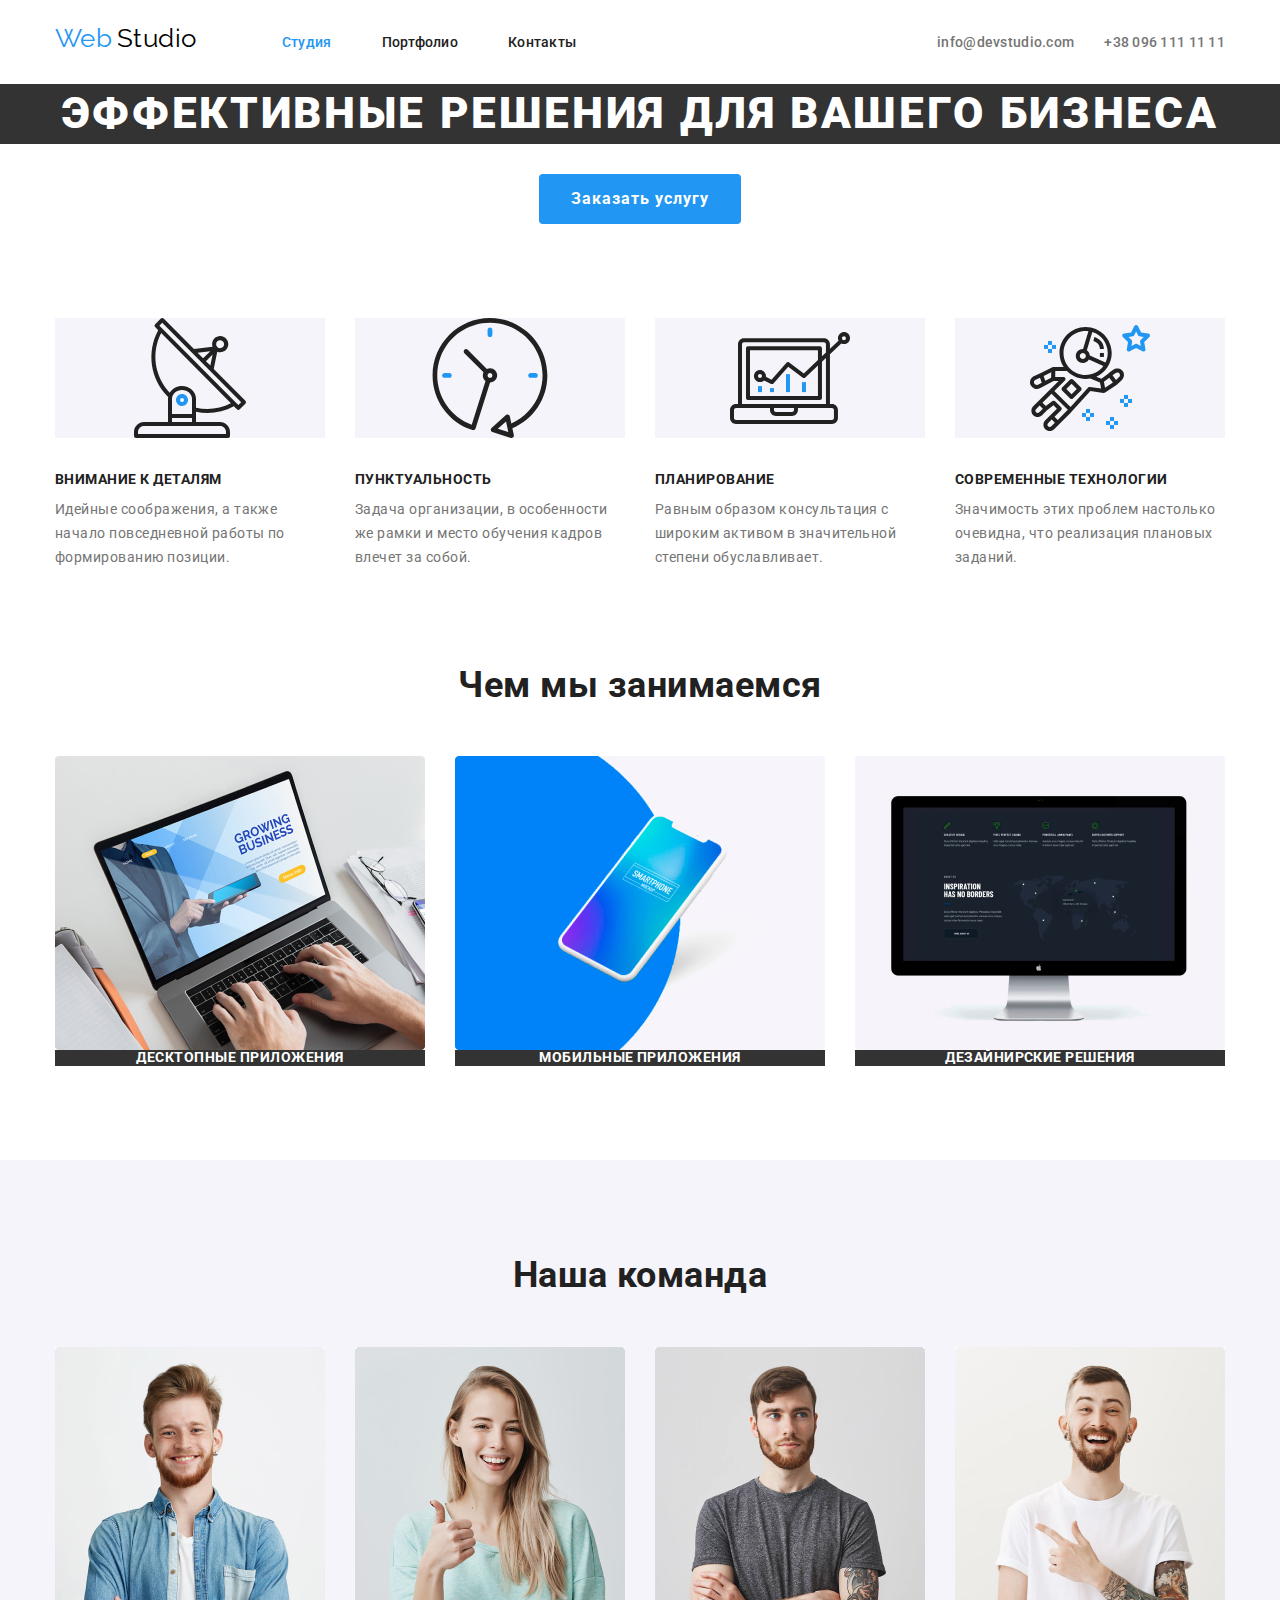
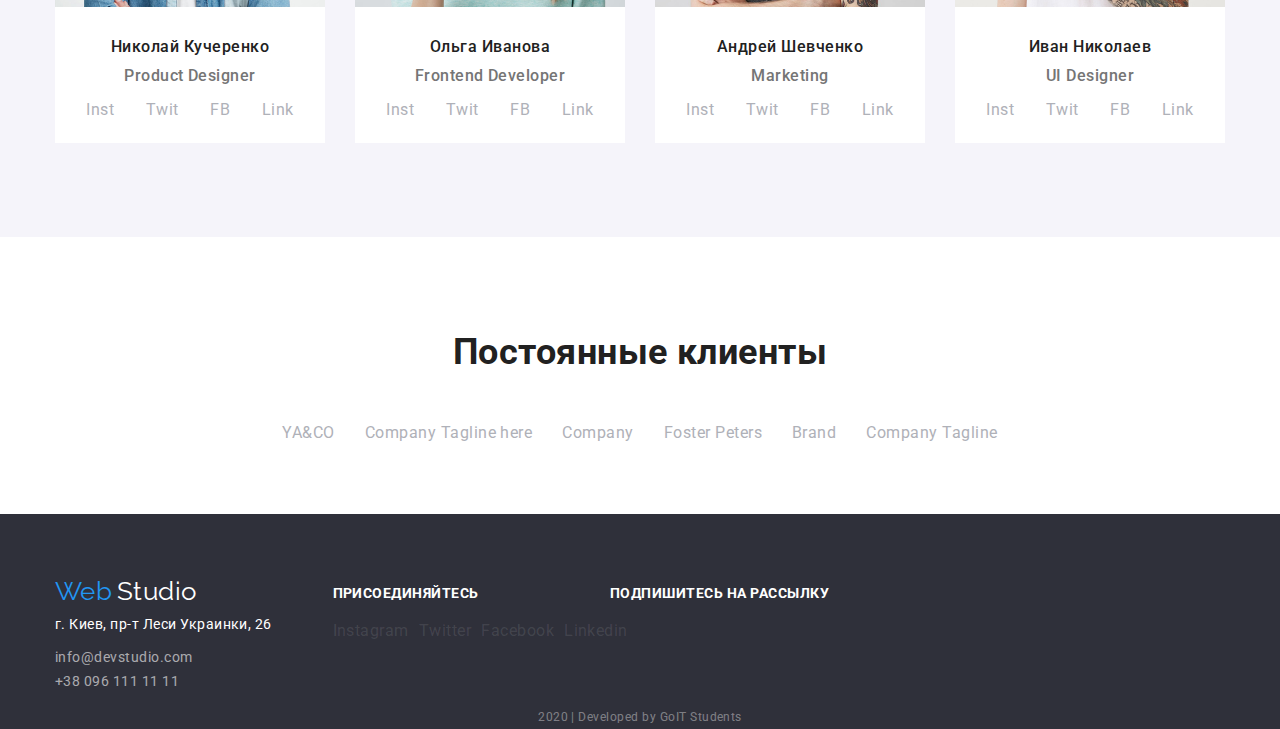
==== commit 28b01698: "0.6.6.6" ====
--- a/index.html
+++ b/index.html
@@ -375,7 +375,7 @@
     <footer class="box">
       <!--Лого-->
       <div class="container f-head-container">
-        <div>
+        <div class="logo-address">
           <a href="/"
             ><span class="f-logo-primary">Web</span>
             <span class="f-logo-secondary">Studio</span></a
@@ -430,6 +430,10 @@
             </li>
           </ul>
         </section>
+
+        <div class="subscribe">
+          <p class="conecting-title">Подпишитесь на рассылку</p>
+        </div>
       </div>
 
       <p class="developed">2020 | Developed by GoIT Students</p>
--- a/css/styles.css
+++ b/css/styles.css
@@ -60,10 +60,6 @@
   align-items: center;
 }
 
-.conecting {
-  margin-left: 69px;
-}
-
 .nav-flex {
   display: flex;
   align-items: center;
@@ -433,6 +429,9 @@
   font-size: 26px;
   line-height: 1.19px;
 }
+.logo-address {
+  width: calc((100% - 60px) / 4);
+}
 .address-city {
   color: var(--white-color);
   font-style: normal;
@@ -455,6 +454,10 @@
 .f-site-nav .f-link:focus {
   color: var(--accent-color);
 }
+.conecting {
+  width: calc((100% - 60px) / 4);
+}
+
 .conecting-title {
   color: var(--white-color);
   font-style: normal;
@@ -471,6 +474,9 @@
 .f-socialnet-link:hover,
 .f-socialnet-link:focus {
   color: var(--accent-color);
+}
+.subscribe {
+  width: calc((100% - 60px) / 2);
 }
 .developed {
   color: rgba(255, 255, 255, 40%);
